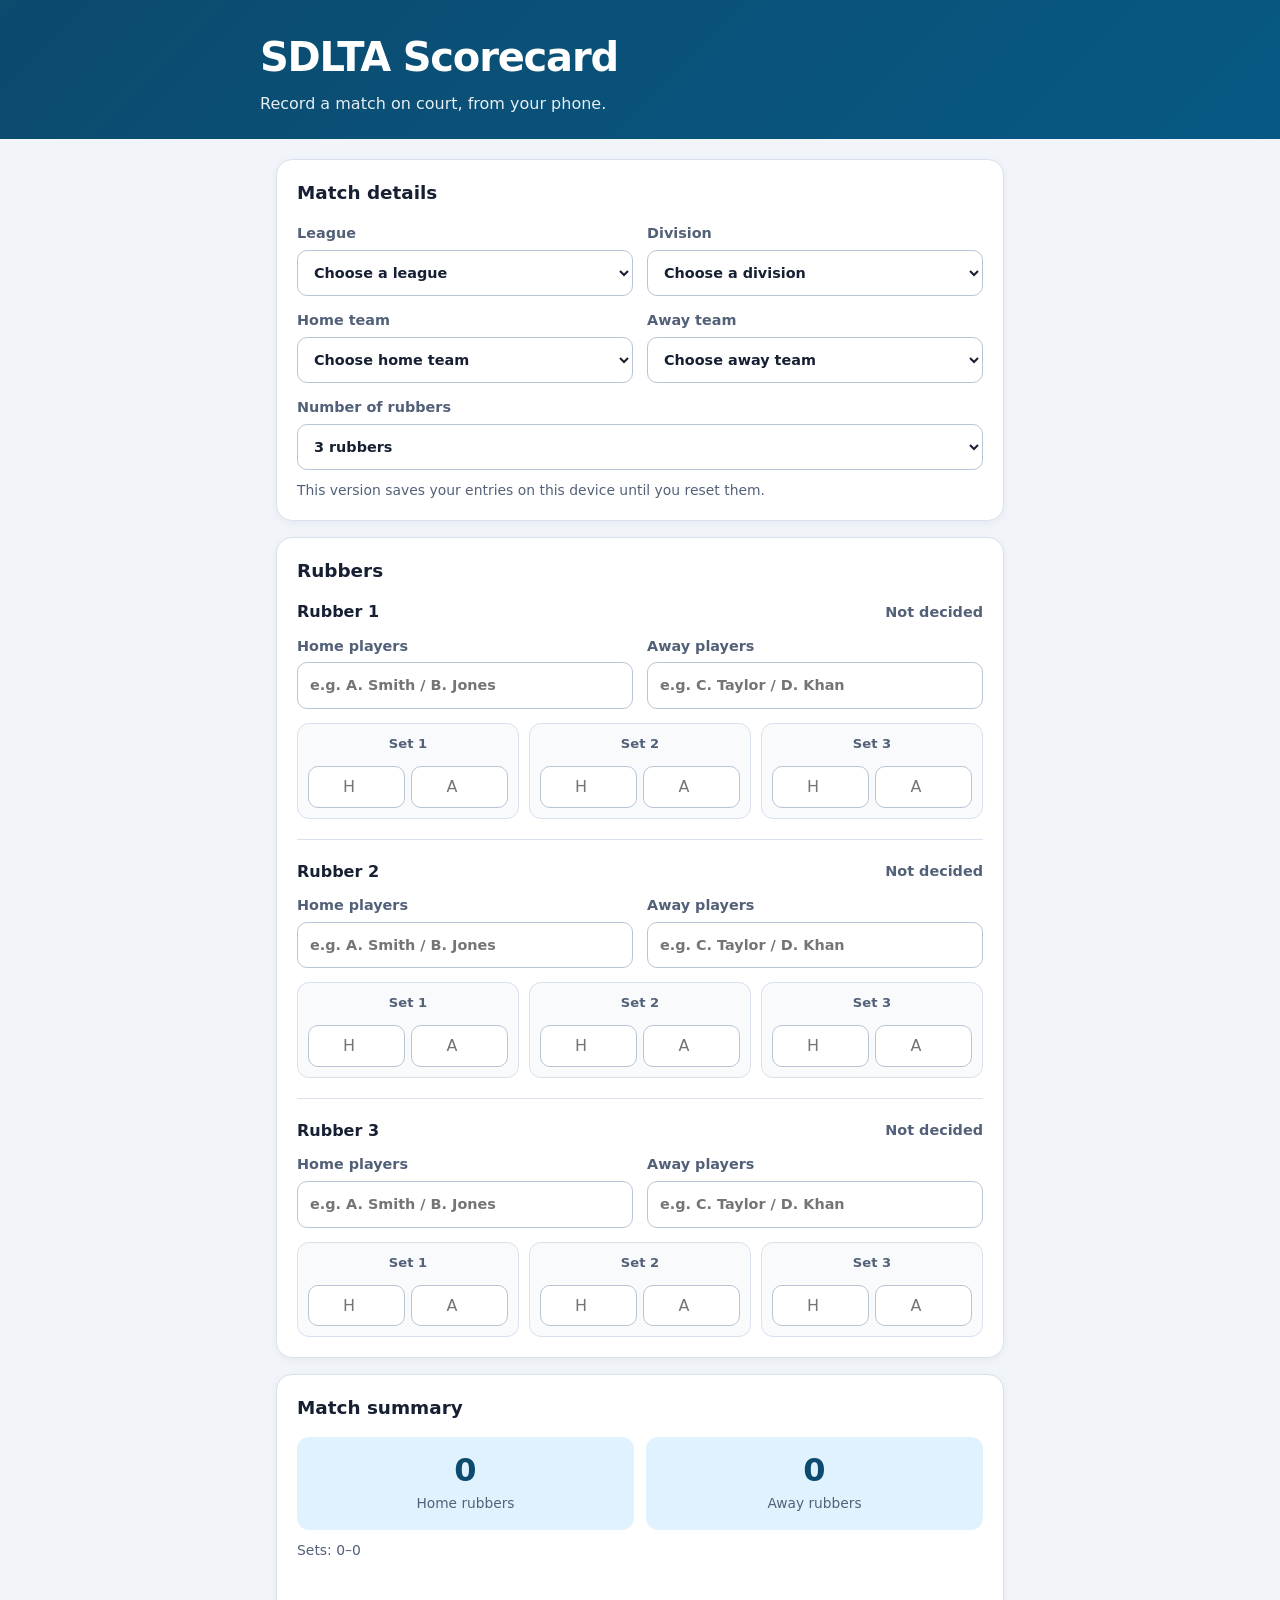
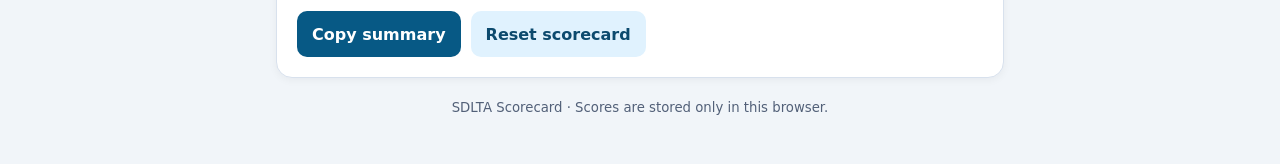
==== index.html @ 06cac5b9 "Add mobile scorecard" ====
<!doctype html>
<html lang="en">
<head>
  <meta charset="utf-8">
  <meta name="viewport" content="width=device-width, initial-scale=1">
  <meta name="theme-color" content="#075985">
  <meta name="description" content="A simple mobile scorecard for SDLTA matches.">
  <title>SDLTA Scorecard</title>
  <style>
    :root { color-scheme: light; --blue:#075985; --blue-dark:#0c4a6e; --ink:#172033; --muted:#526078; --line:#d8e1ed; --paper:#fff; --wash:#f1f5f9; --success:#047857; --danger:#b91c1c; }
    * { box-sizing: border-box; }
    body { margin:0; min-width:320px; background:var(--wash); color:var(--ink); font:16px/1.45 system-ui,-apple-system,BlinkMacSystemFont,"Segoe UI",sans-serif; }
    header { background:linear-gradient(135deg,var(--blue-dark),var(--blue)); color:#fff; padding:28px 20px 24px; }
    header > div, main { max-width:760px; margin:auto; }
    h1 { margin:0; font-size:clamp(1.8rem,5vw,2.5rem); letter-spacing:-.03em; }
    header p { margin:6px 0 0; opacity:.9; }
    main { padding:20px 16px 42px; }
    .card { background:var(--paper); border:1px solid var(--line); border-radius:16px; box-shadow:0 2px 8px #0f172a0d; padding:20px; margin-bottom:16px; }
    h2 { margin:0 0 16px; font-size:1.15rem; }
    .grid { display:grid; grid-template-columns:repeat(2,minmax(0,1fr)); gap:14px; }
    .full { grid-column:1 / -1; }
    label { display:block; color:var(--muted); font-size:.9rem; font-weight:650; }
    select, input, button { font:inherit; }
    select, input { width:100%; margin-top:6px; border:1px solid #b8c5d6; border-radius:10px; background:#fff; color:var(--ink); padding:12px; min-height:46px; }
    select:focus, input:focus, button:focus-visible { outline:3px solid #7dd3fc; outline-offset:2px; }
    .hint { margin:10px 0 0; color:var(--muted); font-size:.87rem; }
    .rubber { border-top:1px solid var(--line); padding:20px 0 0; margin-top:20px; }
    .rubber:first-child { border-top:0; padding-top:0; margin-top:0; }
    .rubber-title { display:flex; align-items:center; justify-content:space-between; gap:10px; margin:0 0 12px; font-size:1rem; }
    .result { color:var(--muted); font-size:.9rem; font-weight:650; text-align:right; }
    .sets { display:grid; grid-template-columns:repeat(3, minmax(0,1fr)); gap:10px; margin-top:14px; }
    .set { border:1px solid var(--line); border-radius:12px; padding:10px; background:#f8fafc; }
    .set strong { display:block; text-align:center; font-size:.82rem; color:var(--muted); }
    .set-fields { display:grid; grid-template-columns:1fr 1fr; gap:6px; margin-top:7px; }
    .set input { padding:8px; min-height:40px; text-align:center; }
    .summary-grid { display:grid; grid-template-columns:1fr 1fr; gap:12px; }
    .score-box { border-radius:12px; padding:16px; background:#e0f2fe; text-align:center; }
    .score-box strong { display:block; font-size:2rem; line-height:1.1; color:var(--blue-dark); }
    .score-box span { display:block; color:var(--muted); font-size:.86rem; margin-top:5px; }
    .validation { min-height:1.35em; margin:12px 0 0; color:var(--danger); font-weight:600; }
    .actions { display:flex; flex-wrap:wrap; gap:10px; margin-top:18px; }
    button { min-height:46px; border:0; border-radius:10px; cursor:pointer; padding:10px 15px; font-weight:700; background:var(--blue); color:#fff; }
    button:hover { background:var(--blue-dark); }
    button.secondary { color:var(--blue-dark); background:#e0f2fe; }
    #copy-status { color:var(--success); font-weight:650; align-self:center; }
    footer { color:var(--muted); font-size:.83rem; text-align:center; padding:4px 0; }
    @media (max-width:520px) { .grid { grid-template-columns:1fr; } .full { grid-column:auto; } .sets { gap:7px; } .card { padding:16px; } }
  </style>
</head>
<body>
  <header><div><h1>SDLTA Scorecard</h1><p>Record a match on court, from your phone.</p></div></header>
  <main>
    <form id="scorecard" novalidate>
      <section class="card" aria-labelledby="match-details"><h2 id="match-details">Match details</h2>
        <div class="grid">
          <label>League<select name="league" required><option value="">Choose a league</option><option>Men's Summer</option><option>Ladies' Summer</option><option>Men's Late Summer</option><option>Ladies' Late Summer</option><option>Weekend Mixed</option></select></label>
          <label>Division<select name="division" required><option value="">Choose a division</option><option>Division 1</option><option>Division 2</option><option>Division 3</option></select></label>
          <label>Home team<select name="homeTeam" required><option value="">Choose home team</option><option>Graves</option><option>Hallamshire</option><option>Chesterfield</option></select></label>
          <label>Away team<select name="awayTeam" required><option value="">Choose away team</option><option>Graves</option><option>Hallamshire</option><option>Chesterfield</option></select></label>
          <label class="full">Number of rubbers<select name="rubbers" id="rubber-count"><option value="2">2 rubbers</option><option value="3" selected>3 rubbers</option></select></label>
        </div><p class="hint">This version saves your entries on this device until you reset them.</p>
      </section>
      <section class="card" aria-labelledby="rubbers-title"><h2 id="rubbers-title">Rubbers</h2><div id="rubbers"></div></section>
      <section class="card" aria-labelledby="summary-title"><h2 id="summary-title">Match summary</h2>
        <div class="summary-grid"><div class="score-box"><strong id="home-rubbers">0</strong><span id="home-summary">Home rubbers</span></div><div class="score-box"><strong id="away-rubbers">0</strong><span id="away-summary">Away rubbers</span></div></div>
        <p class="hint" id="sets-summary">Sets: 0–0</p><p class="validation" id="validation" role="alert"></p>
        <div class="actions"><button type="button" id="copy">Copy summary</button><button type="button" class="secondary" id="reset">Reset scorecard</button><span id="copy-status" role="status"></span></div>
      </section>
    </form><footer>SDLTA Scorecard · Scores are stored only in this browser.</footer>
  </main>
  <script>
    const form = document.querySelector('#scorecard');
    const rubbersContainer = document.querySelector('#rubbers');
    const storageKey = 'sdlta-scorecard-v1';
    const blankRubber = i => `<article class="rubber" data-rubber="${i}"><h3 class="rubber-title">Rubber ${i + 1}<span class="result">Not decided</span></h3><div class="grid"><label>Home players<input name="r${i}-home-players" autocomplete="name" placeholder="e.g. A. Smith / B. Jones"></label><label>Away players<input name="r${i}-away-players" autocomplete="name" placeholder="e.g. C. Taylor / D. Khan"></label></div><div class="sets">${[1,2,3].map(set => `<div class="set"><strong>Set ${set}</strong><div class="set-fields"><input aria-label="Rubber ${i + 1}, set ${set}, home score" name="r${i}-s${set}-home" type="number" inputmode="numeric" min="0" max="99" placeholder="H"><input aria-label="Rubber ${i + 1}, set ${set}, away score" name="r${i}-s${set}-away" type="number" inputmode="numeric" min="0" max="99" placeholder="A"></div></div>`).join('')}</div></article>`;
    function data() { return Object.fromEntries(new FormData(form)); }
    function renderRubbers() { const existing = data(); const count = Number(form.rubbers.value || 3); rubbersContainer.innerHTML = Array.from({length:count}, (_,i) => blankRubber(i)).join(''); Object.entries(existing).forEach(([key,value]) => { const field = form.elements.namedItem(key); if (field) field.value = value; }); update(); }
    function scoreOf(i) { let homeSets=0, awaySets=0, completeSets=0; for (let set=1; set<=3; set++) { const h=Number(form.elements['r'+i+'-s'+set+'-home'].value), a=Number(form.elements['r'+i+'-s'+set+'-away'].value); const hasHome=form.elements['r'+i+'-s'+set+'-home'].value !== '', hasAway=form.elements['r'+i+'-s'+set+'-away'].value !== ''; if (!hasHome && !hasAway) continue; if (!hasHome || !hasAway || h === a) continue; completeSets++; h>a ? homeSets++ : awaySets++; } return {homeSets,awaySets,completeSets,winner: homeSets >= 2 ? 'home' : awaySets >= 2 ? 'away' : null}; }
    function update() { let homeRubbers=0, awayRubbers=0, homeSets=0, awaySets=0; const count=Number(form.rubbers.value || 3); for(let i=0;i<count;i++){ const s=scoreOf(i); homeSets+=s.homeSets; awaySets+=s.awaySets; if(s.winner==='home') homeRubbers++; if(s.winner==='away') awayRubbers++; const label=document.querySelector('[data-rubber="'+i+'"] .result'); label.textContent=s.winner ? (s.winner==='home' ? 'Home wins' : 'Away wins')+' ('+s.homeSets+'–'+s.awaySets+')' : s.completeSets ? 'In progress ('+s.homeSets+'–'+s.awaySets+')' : 'Not decided'; } document.querySelector('#home-rubbers').textContent=homeRubbers; document.querySelector('#away-rubbers').textContent=awayRubbers; document.querySelector('#home-summary').textContent=(form.homeTeam.value || 'Home')+' rubbers'; document.querySelector('#away-summary').textContent=(form.awayTeam.value || 'Away')+' rubbers'; document.querySelector('#sets-summary').textContent='Sets: '+homeSets+'–'+awaySets; const error=form.homeTeam.value && form.homeTeam.value===form.awayTeam.value ? 'Home and away teams must be different.' : ''; document.querySelector('#validation').textContent=error; localStorage.setItem(storageKey, JSON.stringify(data())); }
    form.addEventListener('input', update); form.addEventListener('change', event => { if (event.target.id === 'rubber-count') renderRubbers(); else update(); });
    document.querySelector('#reset').addEventListener('click', () => { if (confirm('Reset all match details and scores?')) { localStorage.removeItem(storageKey); form.reset(); renderRubbers(); } });
    document.querySelector('#copy').addEventListener('click', async () => { const d=data(), count=Number(d.rubbers||3); const lines=['SDLTA Scorecard', d.league||'League not selected', d.division||'Division not selected', (d.homeTeam||'Home')+' vs '+(d.awayTeam||'Away')]; for(let i=0;i<count;i++){const s=scoreOf(i);lines.push('Rubber '+(i+1)+': '+s.homeSets+'–'+s.awaySets+(s.winner?' ('+(s.winner==='home'?(d.homeTeam||'Home'):(d.awayTeam||'Away'))+' wins)':''));} lines.push('Rubbers: '+document.querySelector('#home-rubbers').textContent+'–'+document.querySelector('#away-rubbers').textContent); try { await navigator.clipboard.writeText(lines.join('\n')); document.querySelector('#copy-status').textContent='Copied.'; } catch { document.querySelector('#copy-status').textContent='Copy is not available in this browser.'; } });
    try { const saved=JSON.parse(localStorage.getItem(storageKey)); if(saved) Object.entries(saved).forEach(([key,value]) => { const field=form.elements.namedItem(key); if(field) field.value=value; }); } catch {} renderRubbers();
  </script>
</body>
</html>
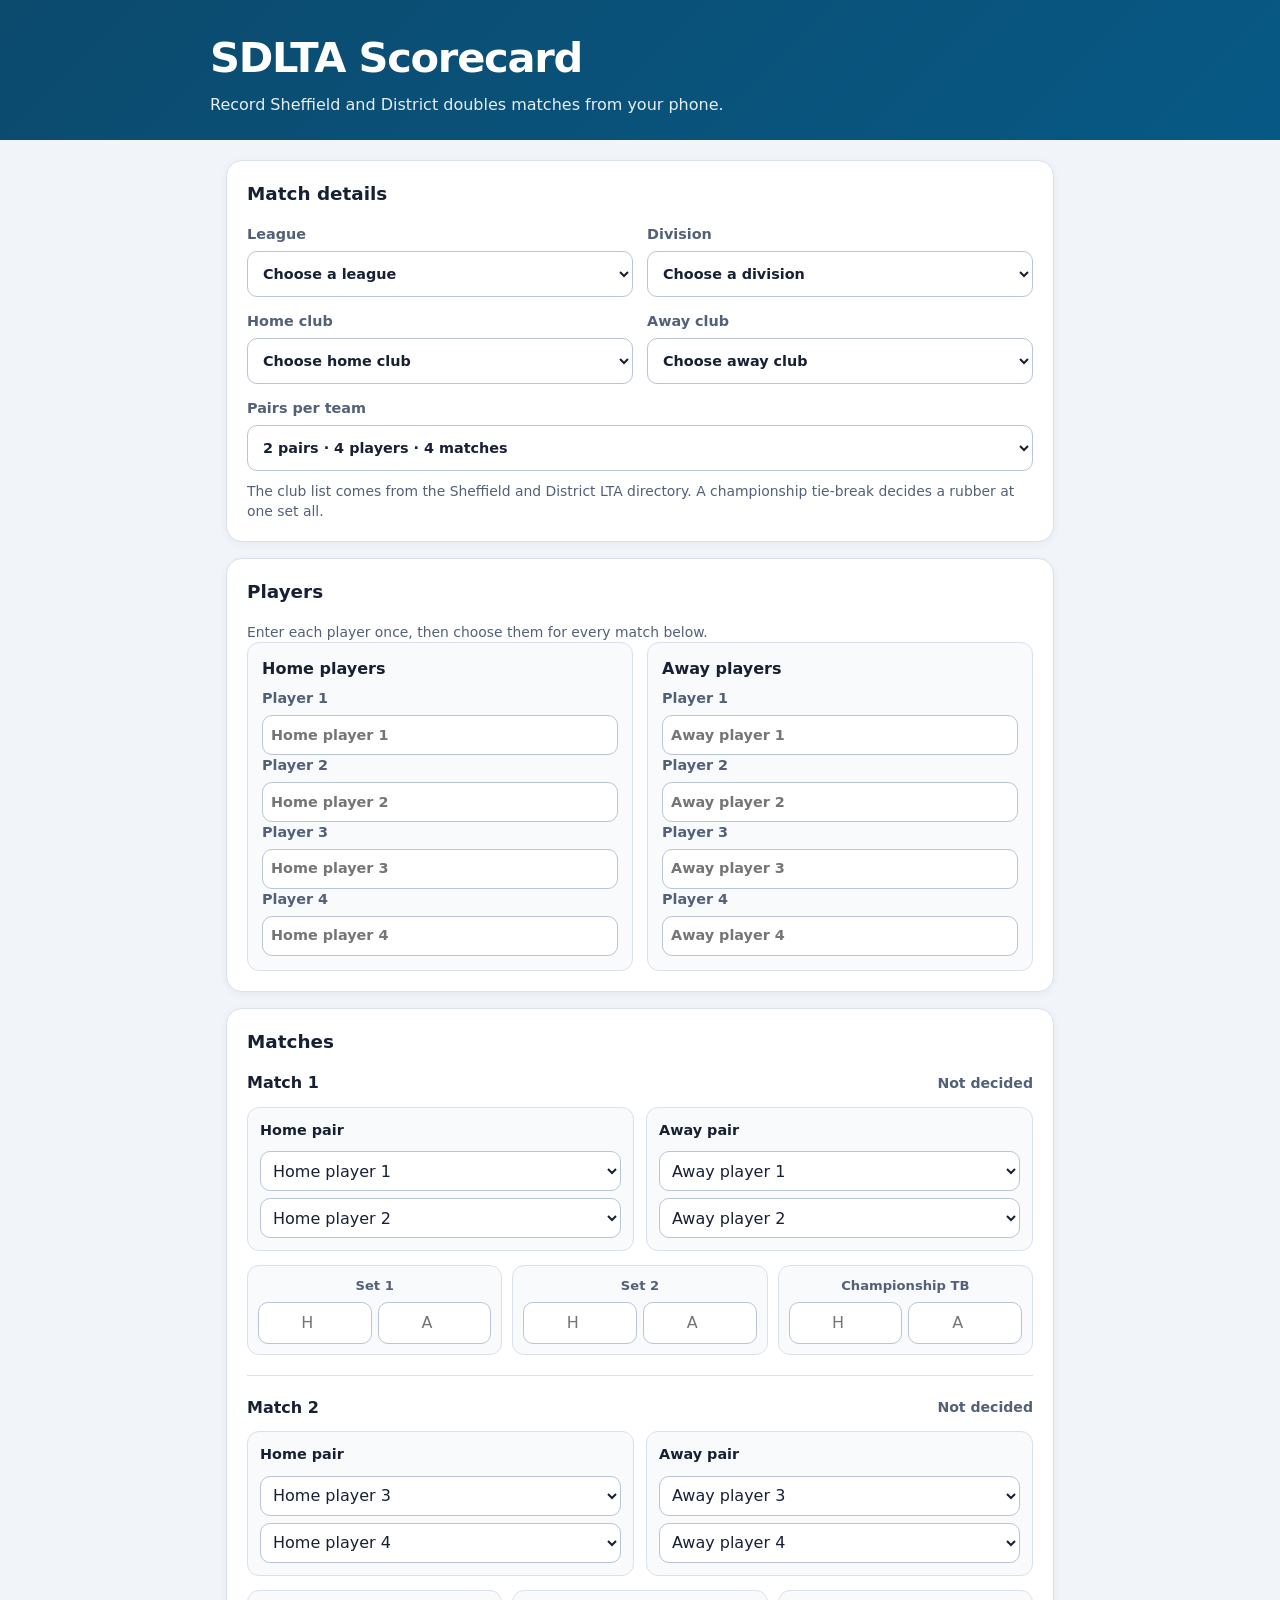
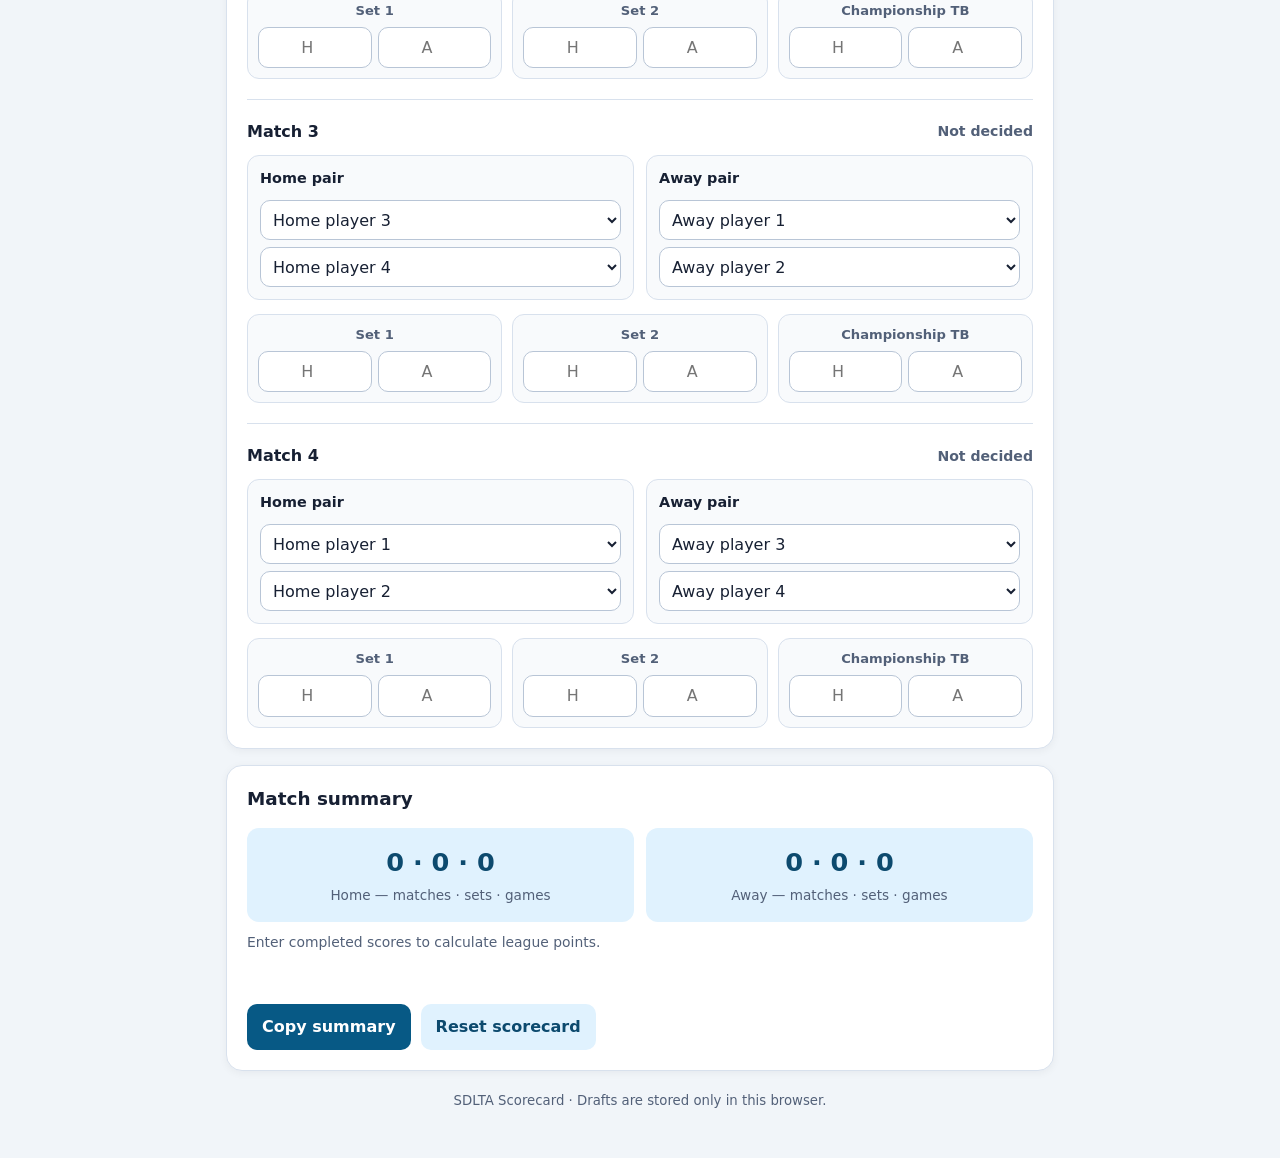
==== commit 3f0e55b3: "Implement SDLTA match formats and scoring" ====
--- a/index.html
+++ b/index.html
@@ -4,83 +4,53 @@
   <meta charset="utf-8">
   <meta name="viewport" content="width=device-width, initial-scale=1">
   <meta name="theme-color" content="#075985">
-  <meta name="description" content="A simple mobile scorecard for SDLTA matches.">
+  <meta name="description" content="Mobile scorecard for Sheffield and District LTA matches.">
   <title>SDLTA Scorecard</title>
   <style>
-    :root { color-scheme: light; --blue:#075985; --blue-dark:#0c4a6e; --ink:#172033; --muted:#526078; --line:#d8e1ed; --paper:#fff; --wash:#f1f5f9; --success:#047857; --danger:#b91c1c; }
-    * { box-sizing: border-box; }
-    body { margin:0; min-width:320px; background:var(--wash); color:var(--ink); font:16px/1.45 system-ui,-apple-system,BlinkMacSystemFont,"Segoe UI",sans-serif; }
-    header { background:linear-gradient(135deg,var(--blue-dark),var(--blue)); color:#fff; padding:28px 20px 24px; }
-    header > div, main { max-width:760px; margin:auto; }
-    h1 { margin:0; font-size:clamp(1.8rem,5vw,2.5rem); letter-spacing:-.03em; }
-    header p { margin:6px 0 0; opacity:.9; }
-    main { padding:20px 16px 42px; }
-    .card { background:var(--paper); border:1px solid var(--line); border-radius:16px; box-shadow:0 2px 8px #0f172a0d; padding:20px; margin-bottom:16px; }
-    h2 { margin:0 0 16px; font-size:1.15rem; }
-    .grid { display:grid; grid-template-columns:repeat(2,minmax(0,1fr)); gap:14px; }
-    .full { grid-column:1 / -1; }
-    label { display:block; color:var(--muted); font-size:.9rem; font-weight:650; }
-    select, input, button { font:inherit; }
-    select, input { width:100%; margin-top:6px; border:1px solid #b8c5d6; border-radius:10px; background:#fff; color:var(--ink); padding:12px; min-height:46px; }
-    select:focus, input:focus, button:focus-visible { outline:3px solid #7dd3fc; outline-offset:2px; }
-    .hint { margin:10px 0 0; color:var(--muted); font-size:.87rem; }
-    .rubber { border-top:1px solid var(--line); padding:20px 0 0; margin-top:20px; }
-    .rubber:first-child { border-top:0; padding-top:0; margin-top:0; }
-    .rubber-title { display:flex; align-items:center; justify-content:space-between; gap:10px; margin:0 0 12px; font-size:1rem; }
-    .result { color:var(--muted); font-size:.9rem; font-weight:650; text-align:right; }
-    .sets { display:grid; grid-template-columns:repeat(3, minmax(0,1fr)); gap:10px; margin-top:14px; }
-    .set { border:1px solid var(--line); border-radius:12px; padding:10px; background:#f8fafc; }
-    .set strong { display:block; text-align:center; font-size:.82rem; color:var(--muted); }
-    .set-fields { display:grid; grid-template-columns:1fr 1fr; gap:6px; margin-top:7px; }
-    .set input { padding:8px; min-height:40px; text-align:center; }
-    .summary-grid { display:grid; grid-template-columns:1fr 1fr; gap:12px; }
-    .score-box { border-radius:12px; padding:16px; background:#e0f2fe; text-align:center; }
-    .score-box strong { display:block; font-size:2rem; line-height:1.1; color:var(--blue-dark); }
-    .score-box span { display:block; color:var(--muted); font-size:.86rem; margin-top:5px; }
-    .validation { min-height:1.35em; margin:12px 0 0; color:var(--danger); font-weight:600; }
-    .actions { display:flex; flex-wrap:wrap; gap:10px; margin-top:18px; }
-    button { min-height:46px; border:0; border-radius:10px; cursor:pointer; padding:10px 15px; font-weight:700; background:var(--blue); color:#fff; }
-    button:hover { background:var(--blue-dark); }
-    button.secondary { color:var(--blue-dark); background:#e0f2fe; }
-    #copy-status { color:var(--success); font-weight:650; align-self:center; }
-    footer { color:var(--muted); font-size:.83rem; text-align:center; padding:4px 0; }
-    @media (max-width:520px) { .grid { grid-template-columns:1fr; } .full { grid-column:auto; } .sets { gap:7px; } .card { padding:16px; } }
+    :root{--blue:#075985;--dark:#0c4a6e;--ink:#172033;--muted:#526078;--line:#d8e1ed;--paper:#fff;--wash:#f1f5f9;--good:#047857;--bad:#b91c1c}*{box-sizing:border-box}body{margin:0;min-width:320px;background:var(--wash);color:var(--ink);font:16px/1.45 system-ui,-apple-system,BlinkMacSystemFont,"Segoe UI",sans-serif}header{padding:28px 20px 24px;background:linear-gradient(135deg,var(--dark),var(--blue));color:#fff}header>div,main{max-width:860px;margin:auto}h1{margin:0;font-size:clamp(1.85rem,5vw,2.6rem);letter-spacing:-.03em}header p{margin:5px 0 0;opacity:.9}main{padding:20px 16px 44px}.card{margin-bottom:16px;padding:20px;border:1px solid var(--line);border-radius:16px;background:var(--paper);box-shadow:0 2px 8px #0f172a0d}h2{margin:0 0 16px;font-size:1.15rem}.grid{display:grid;grid-template-columns:repeat(2,minmax(0,1fr));gap:14px}.full{grid-column:1/-1}label{display:block;font-size:.9rem;font-weight:650;color:var(--muted)}select,input,button{font:inherit}select,input{width:100%;min-height:46px;margin-top:6px;padding:11px;border:1px solid #b8c5d6;border-radius:10px;background:#fff;color:var(--ink)}select:focus,input:focus,button:focus-visible{outline:3px solid #7dd3fc;outline-offset:2px}.hint{margin:10px 0 0;font-size:.87rem;color:var(--muted)}.players{display:grid;grid-template-columns:repeat(2,minmax(0,1fr));gap:14px}.player-group{padding:14px;border:1px solid var(--line);border-radius:12px;background:#f8fafc}.player-group h3{margin:0 0 8px;font-size:1rem}.player-group input{min-height:40px;padding:8px}.match{padding:20px 0 0;margin-top:20px;border-top:1px solid var(--line)}.match:first-child{padding-top:0;margin-top:0;border-top:0}.match-title{display:flex;justify-content:space-between;gap:12px;align-items:center;margin:0 0 12px;font-size:1rem}.result{font-size:.88rem;font-weight:650;color:var(--muted);text-align:right}.players-in-match{display:grid;grid-template-columns:1fr 1fr;gap:12px}.pair{padding:12px;border:1px solid var(--line);border-radius:12px;background:#f8fafc}.pair strong{display:block;margin-bottom:4px;font-size:.9rem}.pair select{min-height:40px;margin-top:7px;padding:8px}.sets{display:grid;grid-template-columns:repeat(3,minmax(0,1fr));gap:10px;margin-top:14px}.set{padding:10px;border:1px solid var(--line);border-radius:12px;background:#f8fafc}.set strong{display:block;text-align:center;font-size:.82rem;color:var(--muted)}.set-fields{display:grid;grid-template-columns:1fr 1fr;gap:6px;margin-top:7px}.set input{min-height:40px;margin:0;padding:8px;text-align:center}.summary-grid{display:grid;grid-template-columns:1fr 1fr;gap:12px}.score-box{padding:16px;border-radius:12px;background:#e0f2fe;text-align:center}.score-box strong{display:block;font-size:1.6rem;color:var(--dark)}.score-box span{display:block;margin-top:5px;font-size:.85rem;color:var(--muted)}.status{min-height:1.35em;margin:12px 0 0;font-weight:650}.error{color:var(--bad)}.success{color:var(--good)}.actions{display:flex;flex-wrap:wrap;gap:10px;margin-top:18px}button{min-height:46px;padding:10px 15px;border:0;border-radius:10px;background:var(--blue);color:#fff;font-weight:700;cursor:pointer}button:hover{background:var(--dark)}button.secondary{background:#e0f2fe;color:var(--dark)}footer{padding:4px 0;text-align:center;font-size:.83rem;color:var(--muted)}@media(max-width:580px){.grid,.players,.players-in-match{grid-template-columns:1fr}.full{grid-column:auto}.sets{gap:7px}.card{padding:16px}.pair{padding:10px}}
   </style>
 </head>
 <body>
-  <header><div><h1>SDLTA Scorecard</h1><p>Record a match on court, from your phone.</p></div></header>
-  <main>
-    <form id="scorecard" novalidate>
-      <section class="card" aria-labelledby="match-details"><h2 id="match-details">Match details</h2>
-        <div class="grid">
-          <label>League<select name="league" required><option value="">Choose a league</option><option>Men's Summer</option><option>Ladies' Summer</option><option>Men's Late Summer</option><option>Ladies' Late Summer</option><option>Weekend Mixed</option></select></label>
-          <label>Division<select name="division" required><option value="">Choose a division</option><option>Division 1</option><option>Division 2</option><option>Division 3</option></select></label>
-          <label>Home team<select name="homeTeam" required><option value="">Choose home team</option><option>Graves</option><option>Hallamshire</option><option>Chesterfield</option></select></label>
-          <label>Away team<select name="awayTeam" required><option value="">Choose away team</option><option>Graves</option><option>Hallamshire</option><option>Chesterfield</option></select></label>
-          <label class="full">Number of rubbers<select name="rubbers" id="rubber-count"><option value="2">2 rubbers</option><option value="3" selected>3 rubbers</option></select></label>
-        </div><p class="hint">This version saves your entries on this device until you reset them.</p>
-      </section>
-      <section class="card" aria-labelledby="rubbers-title"><h2 id="rubbers-title">Rubbers</h2><div id="rubbers"></div></section>
-      <section class="card" aria-labelledby="summary-title"><h2 id="summary-title">Match summary</h2>
-        <div class="summary-grid"><div class="score-box"><strong id="home-rubbers">0</strong><span id="home-summary">Home rubbers</span></div><div class="score-box"><strong id="away-rubbers">0</strong><span id="away-summary">Away rubbers</span></div></div>
-        <p class="hint" id="sets-summary">Sets: 0–0</p><p class="validation" id="validation" role="alert"></p>
-        <div class="actions"><button type="button" id="copy">Copy summary</button><button type="button" class="secondary" id="reset">Reset scorecard</button><span id="copy-status" role="status"></span></div>
-      </section>
-    </form><footer>SDLTA Scorecard · Scores are stored only in this browser.</footer>
-  </main>
-  <script>
-    const form = document.querySelector('#scorecard');
-    const rubbersContainer = document.querySelector('#rubbers');
-    const storageKey = 'sdlta-scorecard-v1';
-    const blankRubber = i => `<article class="rubber" data-rubber="${i}"><h3 class="rubber-title">Rubber ${i + 1}<span class="result">Not decided</span></h3><div class="grid"><label>Home players<input name="r${i}-home-players" autocomplete="name" placeholder="e.g. A. Smith / B. Jones"></label><label>Away players<input name="r${i}-away-players" autocomplete="name" placeholder="e.g. C. Taylor / D. Khan"></label></div><div class="sets">${[1,2,3].map(set => `<div class="set"><strong>Set ${set}</strong><div class="set-fields"><input aria-label="Rubber ${i + 1}, set ${set}, home score" name="r${i}-s${set}-home" type="number" inputmode="numeric" min="0" max="99" placeholder="H"><input aria-label="Rubber ${i + 1}, set ${set}, away score" name="r${i}-s${set}-away" type="number" inputmode="numeric" min="0" max="99" placeholder="A"></div></div>`).join('')}</div></article>`;
-    function data() { return Object.fromEntries(new FormData(form)); }
-    function renderRubbers() { const existing = data(); const count = Number(form.rubbers.value || 3); rubbersContainer.innerHTML = Array.from({length:count}, (_,i) => blankRubber(i)).join(''); Object.entries(existing).forEach(([key,value]) => { const field = form.elements.namedItem(key); if (field) field.value = value; }); update(); }
-    function scoreOf(i) { let homeSets=0, awaySets=0, completeSets=0; for (let set=1; set<=3; set++) { const h=Number(form.elements['r'+i+'-s'+set+'-home'].value), a=Number(form.elements['r'+i+'-s'+set+'-away'].value); const hasHome=form.elements['r'+i+'-s'+set+'-home'].value !== '', hasAway=form.elements['r'+i+'-s'+set+'-away'].value !== ''; if (!hasHome && !hasAway) continue; if (!hasHome || !hasAway || h === a) continue; completeSets++; h>a ? homeSets++ : awaySets++; } return {homeSets,awaySets,completeSets,winner: homeSets >= 2 ? 'home' : awaySets >= 2 ? 'away' : null}; }
-    function update() { let homeRubbers=0, awayRubbers=0, homeSets=0, awaySets=0; const count=Number(form.rubbers.value || 3); for(let i=0;i<count;i++){ const s=scoreOf(i); homeSets+=s.homeSets; awaySets+=s.awaySets; if(s.winner==='home') homeRubbers++; if(s.winner==='away') awayRubbers++; const label=document.querySelector('[data-rubber="'+i+'"] .result'); label.textContent=s.winner ? (s.winner==='home' ? 'Home wins' : 'Away wins')+' ('+s.homeSets+'–'+s.awaySets+')' : s.completeSets ? 'In progress ('+s.homeSets+'–'+s.awaySets+')' : 'Not decided'; } document.querySelector('#home-rubbers').textContent=homeRubbers; document.querySelector('#away-rubbers').textContent=awayRubbers; document.querySelector('#home-summary').textContent=(form.homeTeam.value || 'Home')+' rubbers'; document.querySelector('#away-summary').textContent=(form.awayTeam.value || 'Away')+' rubbers'; document.querySelector('#sets-summary').textContent='Sets: '+homeSets+'–'+awaySets; const error=form.homeTeam.value && form.homeTeam.value===form.awayTeam.value ? 'Home and away teams must be different.' : ''; document.querySelector('#validation').textContent=error; localStorage.setItem(storageKey, JSON.stringify(data())); }
-    form.addEventListener('input', update); form.addEventListener('change', event => { if (event.target.id === 'rubber-count') renderRubbers(); else update(); });
-    document.querySelector('#reset').addEventListener('click', () => { if (confirm('Reset all match details and scores?')) { localStorage.removeItem(storageKey); form.reset(); renderRubbers(); } });
-    document.querySelector('#copy').addEventListener('click', async () => { const d=data(), count=Number(d.rubbers||3); const lines=['SDLTA Scorecard', d.league||'League not selected', d.division||'Division not selected', (d.homeTeam||'Home')+' vs '+(d.awayTeam||'Away')]; for(let i=0;i<count;i++){const s=scoreOf(i);lines.push('Rubber '+(i+1)+': '+s.homeSets+'–'+s.awaySets+(s.winner?' ('+(s.winner==='home'?(d.homeTeam||'Home'):(d.awayTeam||'Away'))+' wins)':''));} lines.push('Rubbers: '+document.querySelector('#home-rubbers').textContent+'–'+document.querySelector('#away-rubbers').textContent); try { await navigator.clipboard.writeText(lines.join('\n')); document.querySelector('#copy-status').textContent='Copied.'; } catch { document.querySelector('#copy-status').textContent='Copy is not available in this browser.'; } });
-    try { const saved=JSON.parse(localStorage.getItem(storageKey)); if(saved) Object.entries(saved).forEach(([key,value]) => { const field=form.elements.namedItem(key); if(field) field.value=value; }); } catch {} renderRubbers();
-  </script>
-</body>
-</html>+<header><div><h1>SDLTA Scorecard</h1><p>Record Sheffield and District doubles matches from your phone.</p></div></header>
+<main>
+<form id="scorecard" novalidate>
+  <section class="card"><h2>Match details</h2><div class="grid">
+    <label>League<select name="league"><option value="">Choose a league</option><option>Men's Summer</option><option>Women's Summer</option><option>Men's Late Summer</option><option>Women's Late Summer</option><option>Midweek Mixed</option><option>Saturday Summer Mixed</option><option>Winter League (Mixed)</option></select></label>
+    <label>Division<select name="division"><option value="">Choose a division</option><option>Division 1</option><option>Division 2</option><option>Division 3</option><option>Division 4</option><option>Division 5</option><option>Division 6</option></select></label>
+    <label>Home club<select name="homeClub" class="club"><option value="">Choose home club</option></select></label>
+    <label>Away club<select name="awayClub" class="club"><option value="">Choose away club</option></select></label>
+    <label class="full">Pairs per team<select name="pairs" id="pairs"><option value="2">2 pairs · 4 players · 4 matches</option><option value="3">3 pairs · 6 players · 9 matches</option></select></label>
+  </div><p class="hint">The club list comes from the Sheffield and District LTA directory. A championship tie-break decides a rubber at one set all.</p></section>
+  <section class="card"><h2>Players</h2><p class="hint">Enter each player once, then choose them for every match below.</p><div id="player-lists" class="players"></div></section>
+  <section class="card"><h2>Matches</h2><div id="matches"></div></section>
+  <section class="card"><h2>Match summary</h2><div class="summary-grid">
+    <div class="score-box"><strong id="home-totals">0 · 0 · 0</strong><span id="home-label">Home — matches · sets · games</span></div>
+    <div class="score-box"><strong id="away-totals">0 · 0 · 0</strong><span id="away-label">Away — matches · sets · games</span></div>
+  </div><p class="hint" id="points">Enter completed scores to calculate league points.</p><p class="status error" id="status" role="alert"></p>
+  <div class="actions"><button type="button" id="copy">Copy summary</button><button type="button" class="secondary" id="reset">Reset scorecard</button><span class="status success" id="copy-status" role="status"></span></div></section>
+</form><footer>SDLTA Scorecard · Drafts are stored only in this browser.</footer>
+</main>
+<script>
+const clubs=["Abbeydale","Bamford","Barnsley","Baslow","Beauchief","Bradfield","Brentwood","Buxton","Chesterfield","Doncaster","Dore & Totley","Ecclesall","Fulwood","Graves","Grove","Hallam Grange","Hallamshire","Mexborough","Millhouses","Ridgeway","Moorgate","Rustlings","St Andrews","Yorkshire Visually Impaired","Stocksbridge","Thorncliffe","Welbeck","Wheatley Hills","Wingerworth"];
+const schedule={2:[[0,1,0,1],[2,3,2,3],[2,3,0,1],[0,1,2,3]],3:[[0,1,0,1],[2,3,2,3],[4,5,4,5],[4,5,0,1],[0,1,2,3],[2,3,4,5],[2,3,0,1],[4,5,2,3],[0,1,4,5]]};
+const form=document.querySelector("#scorecard"), playerLists=document.querySelector("#player-lists"), matches=document.querySelector("#matches"), storageKey="sdlta-scorecard-v2";
+document.querySelectorAll(".club").forEach(select=>clubs.forEach(club=>select.add(new Option(club,club))));
+const data=()=>Object.fromEntries(new FormData(form));
+const pairCount=()=>Number(form.elements.pairs.value);
+const nameFor=(team,index)=>form.elements[team+"-"+index]?.value.trim()||team.charAt(0).toUpperCase()+team.slice(1)+" player "+(index+1);
+const playerOptions=(team,selected)=>Array.from({length:pairCount()*2},(_,i)=>'<option value="'+team+'-'+i+'" '+(selected===team+'-'+i?'selected':'')+'>'+nameFor(team,i)+'</option>').join("");
+const playerInputs=team=>'<div class="player-group"><h3>'+team[0].toUpperCase()+team.slice(1)+' players</h3>'+Array.from({length:pairCount()*2},(_,i)=>'<label>Player '+(i+1)+'<input name="'+team+'-'+i+'" autocomplete="name" placeholder="'+team[0].toUpperCase()+team.slice(1)+' player '+(i+1)+'"></label>').join("")+'</div>';
+function renderPlayers(){const old=data();playerLists.innerHTML=playerInputs("home")+playerInputs("away");Object.entries(old).forEach(([key,value])=>{const field=form.elements.namedItem(key);if(field)field.value=value;});}
+function playerSelect(team,slot,selected){return '<select aria-label="'+team+' player '+(slot+1)+'" name="m'+currentMatch+"-"+team+"-"+slot+'">'+playerOptions(team,selected)+'</select>'}
+let currentMatch=0;
+function matchCard(index,row){currentMatch=index;const old=data();const h1=old['m'+index+'-home-0']||'home-'+row[0],h2=old['m'+index+'-home-1']||'home-'+row[1],a1=old['m'+index+'-away-0']||'away-'+row[2],a2=old['m'+index+'-away-1']||'away-'+row[3];const score=(kind,label)=>'<div class="set"><strong>'+label+'</strong><div class="set-fields"><input aria-label="Match '+(index+1)+' '+label+' home score" name="m'+index+'-'+kind+'-home" type="number" inputmode="numeric" min="0" max="99" placeholder="H"><input aria-label="Match '+(index+1)+' '+label+' away score" name="m'+index+'-'+kind+'-away" type="number" inputmode="numeric" min="0" max="99" placeholder="A"></div></div>';return '<article class="match" data-match="'+index+'"><h3 class="match-title">Match '+(index+1)+'<span class="result">Not decided</span></h3><div class="players-in-match"><div class="pair"><strong>Home pair</strong>'+playerSelect("home",0,h1)+playerSelect("home",1,h2)+'</div><div class="pair"><strong>Away pair</strong>'+playerSelect("away",0,a1)+playerSelect("away",1,a2)+'</div></div><div class="sets">'+score("set1","Set 1")+score("set2","Set 2")+score("tie","Championship TB")+'</div></article>';}
+function renderMatches(){const old=data();matches.innerHTML=schedule[pairCount()].map((row,i)=>matchCard(i,row)).join("");Object.entries(old).forEach(([key,value])=>{const field=form.elements.namedItem(key);if(field)field.value=value;});update();}
+function value(index,kind,team){const field=form.elements['m'+index+'-'+kind+'-'+team];return {set:field.value!=="",number:Number(field.value)}}
+function matchScore(i){let homeSets=0,awaySets=0,homeGames=0,awayGames=0,invalid=false;for(const kind of ["set1","set2"]){const h=value(i,kind,"home"),a=value(i,kind,"away");if(!h.set&&!a.set)continue;if(!h.set||!a.set||h.number===a.number){invalid=true;continue}h.number>a.number?(homeSets++,homeGames+=h.number,awayGames+=a.number):(awaySets++,homeGames+=h.number,awayGames+=a.number)}const tH=value(i,"tie","home"),tA=value(i,"tie","away");if(tH.set||tA.set){if(!tH.set||!tA.set||tH.number===tA.number||homeSets!==1||awaySets!==1)invalid=true;else tH.number>tA.number?homeSets++:awaySets++;}const winner=homeSets===2?"home":awaySets===2?"away":null;return{homeSets,awaySets,homeGames,awayGames,winner,invalid};}
+function update(){let hm=0,am=0,hs=0,as=0,hg=0,ag=0,invalid=false,complete=true;for(let i=0;i<schedule[pairCount()].length;i++){const s=matchScore(i);hm+=s.winner==="home";am+=s.winner==="away";hs+=s.homeSets;as+=s.awaySets;hg+=s.homeGames;ag+=s.awayGames;invalid||=s.invalid;complete&&=Boolean(s.winner);const label=document.querySelector('[data-match="'+i+'"] .result');label.textContent=s.winner?(s.winner==="home"?"Home wins":"Away wins")+" ("+s.homeSets+"–"+s.awaySets+")":s.homeSets||s.awaySets?"In progress ("+s.homeSets+"–"+s.awaySets+")":"Not decided";}document.querySelector("#home-totals").textContent=hm+" · "+hs+" · "+hg;document.querySelector("#away-totals").textContent=am+" · "+as+" · "+ag;document.querySelector("#home-label").textContent=(form.elements.homeClub.value||"Home")+" — matches · sets · games";document.querySelector("#away-label").textContent=(form.elements.awayClub.value||"Away")+" — matches · sets · games";const same=form.elements.homeClub.value&&form.elements.homeClub.value===form.elements.awayClub.value;document.querySelector("#status").textContent=same?"Home and away clubs must be different.":invalid?"Complete both sides of every entered score. A championship tie-break is valid only after one set each.":"";let pointText="Enter completed scores to calculate league points.";if(complete&&!same&&!invalid){let winner=hm===am?(hs===as?(hg===ag?"draw":hg>ag?"home":"away"):hs>as?"home":"away"):hm>am?"home":"away";pointText=winner==="draw"?"Match drawn — 1 league point each.":(winner==="home"?form.elements.homeClub.value:form.elements.awayClub.value)+" wins — 2 league points."; }document.querySelector("#points").textContent=pointText;localStorage.setItem(storageKey,JSON.stringify(data()));}
+form.addEventListener("input",event=>{if(event.target.name.startsWith("home-")||event.target.name.startsWith("away-")){document.querySelectorAll(".match select").forEach(select=>{const selected=select.value,parts=selected.split("-"),team=parts[0],i=Number(parts[1]);select.options[i].text=nameFor(team,i);});}update();});form.addEventListener("change",event=>{if(event.target.id==="pairs"){renderPlayers();renderMatches();}else update();});
+document.querySelector("#reset").addEventListener("click",()=>{if(confirm("Reset all match details, players, and scores?")){localStorage.removeItem(storageKey);form.reset();renderPlayers();renderMatches();}});
+document.querySelector("#copy").addEventListener("click",async()=>{const d=data(),home=form.elements.homeClub.value||"Home",away=form.elements.awayClub.value||"Away";const totals=[document.querySelector("#home-totals").textContent,document.querySelector("#away-totals").textContent];const text=["SDLTA Scorecard",d.league||"League not selected",d.division||"Division not selected",home+" vs "+away,home+": "+totals[0]+" (matches · sets · games)",away+": "+totals[1]+" (matches · sets · games)",document.querySelector("#points").textContent].join("\n");try{await navigator.clipboard.writeText(text);document.querySelector("#copy-status").textContent="Copied."}catch{document.querySelector("#copy-status").textContent="Copy is not available in this browser."}});
+try{const saved=JSON.parse(localStorage.getItem(storageKey));if(saved)Object.entries(saved).forEach(([key,value])=>{const field=form.elements.namedItem(key);if(field)field.value=value;});}catch{}renderPlayers();renderMatches();
+</script>
+</body></html>
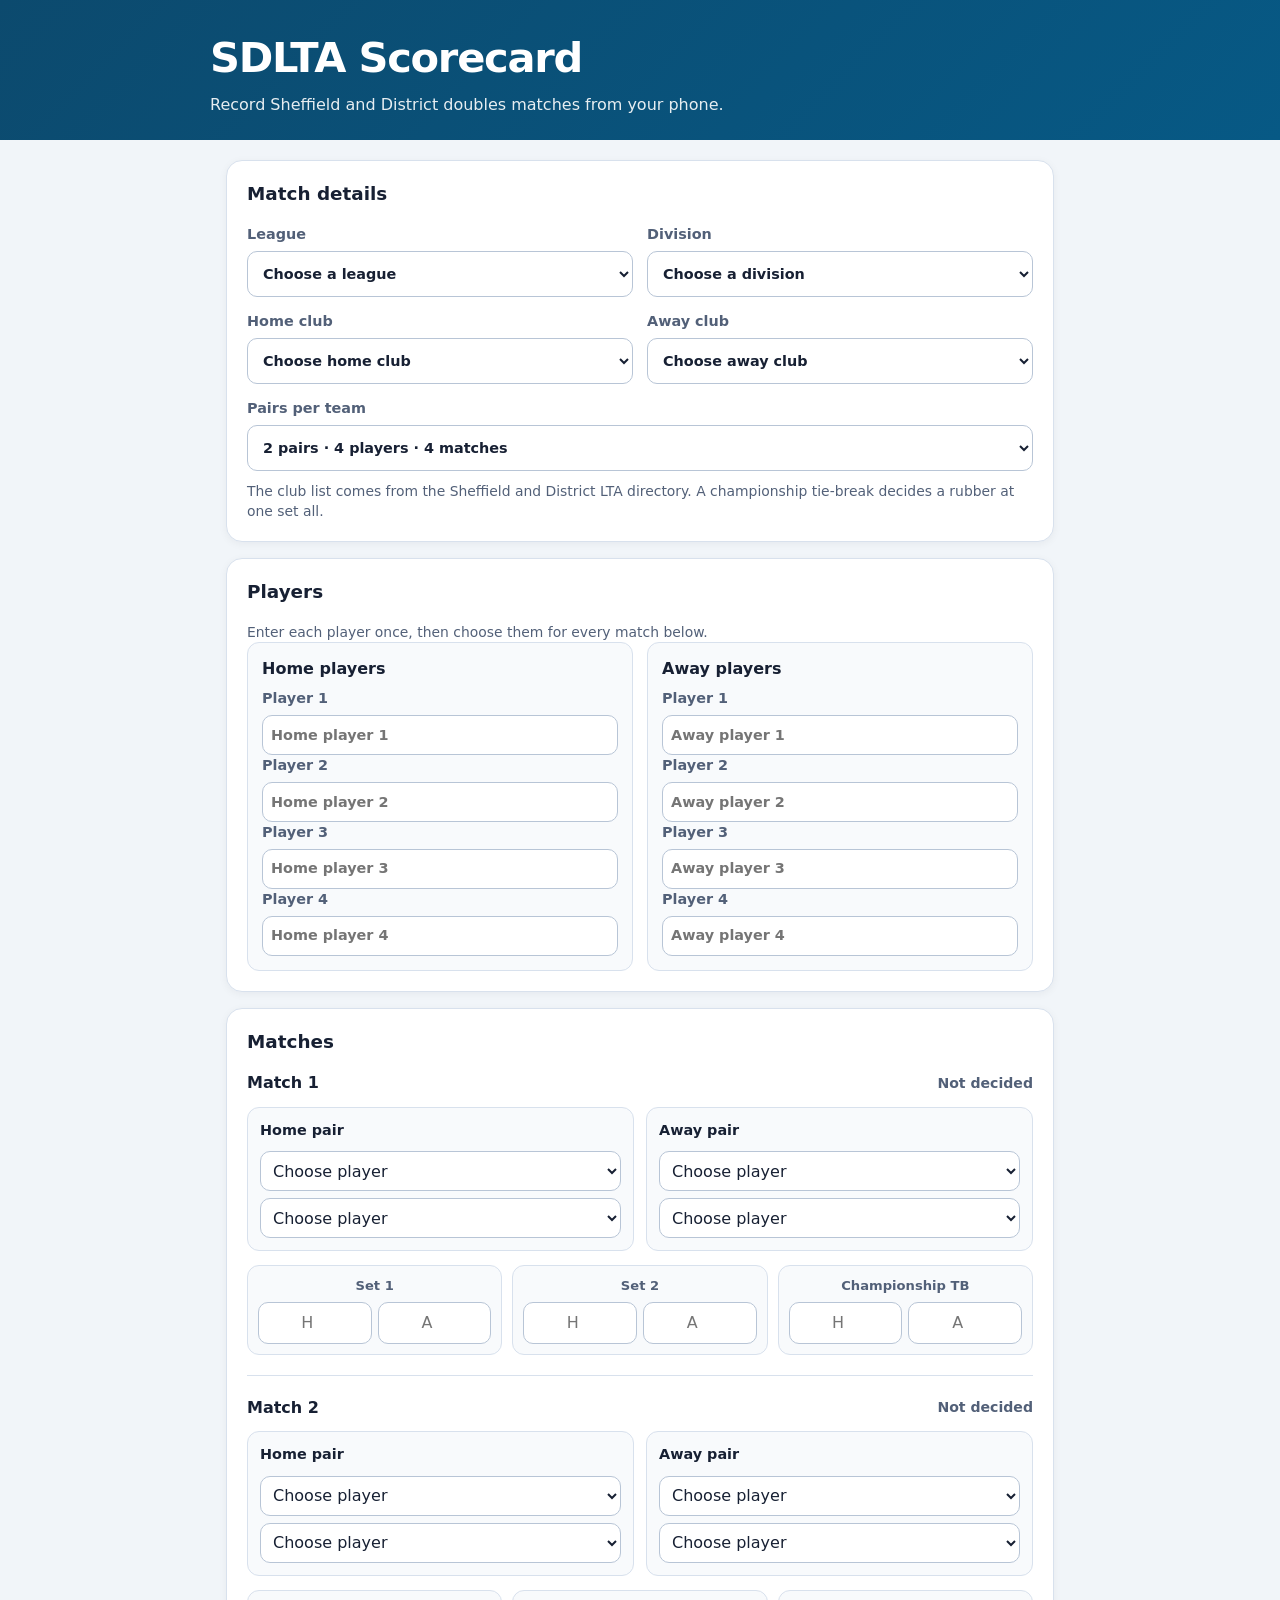
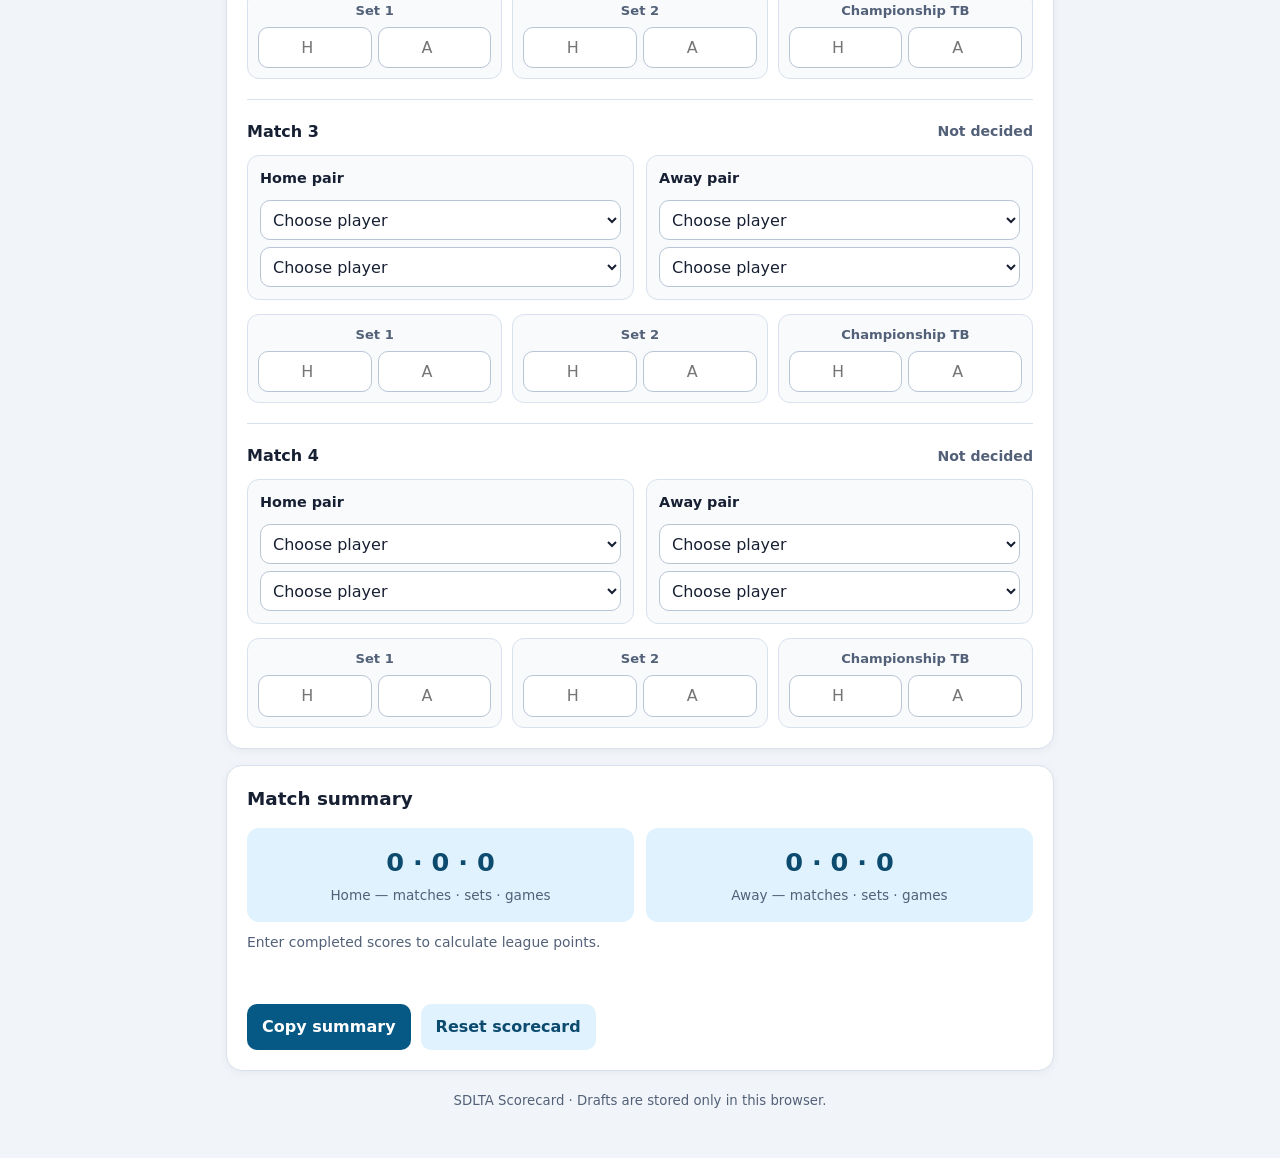
==== commit a0b7947f: "Keep match player selectors empty and current" ====
--- a/index.html
+++ b/index.html
@@ -38,17 +38,18 @@
 const data=()=>Object.fromEntries(new FormData(form));
 const pairCount=()=>Number(form.elements.pairs.value);
 const nameFor=(team,index)=>form.elements[team+"-"+index]?.value.trim()||team.charAt(0).toUpperCase()+team.slice(1)+" player "+(index+1);
-const playerOptions=(team,selected)=>Array.from({length:pairCount()*2},(_,i)=>'<option value="'+team+'-'+i+'" '+(selected===team+'-'+i?'selected':'')+'>'+nameFor(team,i)+'</option>').join("");
+const playerOptions=(team,selected)=>'<option value="">Choose player</option>'+Array.from({length:pairCount()*2},(_,i)=>'<option value="'+team+'-'+i+'" '+(selected===team+'-'+i?'selected':'')+'>'+nameFor(team,i)+'</option>').join("");
 const playerInputs=team=>'<div class="player-group"><h3>'+team[0].toUpperCase()+team.slice(1)+' players</h3>'+Array.from({length:pairCount()*2},(_,i)=>'<label>Player '+(i+1)+'<input name="'+team+'-'+i+'" autocomplete="name" placeholder="'+team[0].toUpperCase()+team.slice(1)+' player '+(i+1)+'"></label>').join("")+'</div>';
 function renderPlayers(){const old=data();playerLists.innerHTML=playerInputs("home")+playerInputs("away");Object.entries(old).forEach(([key,value])=>{const field=form.elements.namedItem(key);if(field)field.value=value;});}
-function playerSelect(team,slot,selected){return '<select aria-label="'+team+' player '+(slot+1)+'" name="m'+currentMatch+"-"+team+"-"+slot+'">'+playerOptions(team,selected)+'</select>'}
+function playerSelect(team,slot,selected){return '<select data-team="'+team+'" aria-label="'+team+' player '+(slot+1)+'" name="m'+currentMatch+"-"+team+"-"+slot+'">'+playerOptions(team,selected)+'</select>'}
 let currentMatch=0;
-function matchCard(index,row){currentMatch=index;const old=data();const h1=old['m'+index+'-home-0']||'home-'+row[0],h2=old['m'+index+'-home-1']||'home-'+row[1],a1=old['m'+index+'-away-0']||'away-'+row[2],a2=old['m'+index+'-away-1']||'away-'+row[3];const score=(kind,label)=>'<div class="set"><strong>'+label+'</strong><div class="set-fields"><input aria-label="Match '+(index+1)+' '+label+' home score" name="m'+index+'-'+kind+'-home" type="number" inputmode="numeric" min="0" max="99" placeholder="H"><input aria-label="Match '+(index+1)+' '+label+' away score" name="m'+index+'-'+kind+'-away" type="number" inputmode="numeric" min="0" max="99" placeholder="A"></div></div>';return '<article class="match" data-match="'+index+'"><h3 class="match-title">Match '+(index+1)+'<span class="result">Not decided</span></h3><div class="players-in-match"><div class="pair"><strong>Home pair</strong>'+playerSelect("home",0,h1)+playerSelect("home",1,h2)+'</div><div class="pair"><strong>Away pair</strong>'+playerSelect("away",0,a1)+playerSelect("away",1,a2)+'</div></div><div class="sets">'+score("set1","Set 1")+score("set2","Set 2")+score("tie","Championship TB")+'</div></article>';}
+function matchCard(index,row){currentMatch=index;const old=data();const h1=old['m'+index+'-home-0']||"",h2=old['m'+index+'-home-1']||"",a1=old['m'+index+'-away-0']||"",a2=old['m'+index+'-away-1']||"";const score=(kind,label)=>'<div class="set"><strong>'+label+'</strong><div class="set-fields"><input aria-label="Match '+(index+1)+' '+label+' home score" name="m'+index+'-'+kind+'-home" type="number" inputmode="numeric" min="0" max="99" placeholder="H"><input aria-label="Match '+(index+1)+' '+label+' away score" name="m'+index+'-'+kind+'-away" type="number" inputmode="numeric" min="0" max="99" placeholder="A"></div></div>';return '<article class="match" data-match="'+index+'"><h3 class="match-title">Match '+(index+1)+'<span class="result">Not decided</span></h3><div class="players-in-match"><div class="pair"><strong>Home pair</strong>'+playerSelect("home",0,h1)+playerSelect("home",1,h2)+'</div><div class="pair"><strong>Away pair</strong>'+playerSelect("away",0,a1)+playerSelect("away",1,a2)+'</div></div><div class="sets">'+score("set1","Set 1")+score("set2","Set 2")+score("tie","Championship TB")+'</div></article>';}
 function renderMatches(){const old=data();matches.innerHTML=schedule[pairCount()].map((row,i)=>matchCard(i,row)).join("");Object.entries(old).forEach(([key,value])=>{const field=form.elements.namedItem(key);if(field)field.value=value;});update();}
 function value(index,kind,team){const field=form.elements['m'+index+'-'+kind+'-'+team];return {set:field.value!=="",number:Number(field.value)}}
 function matchScore(i){let homeSets=0,awaySets=0,homeGames=0,awayGames=0,invalid=false;for(const kind of ["set1","set2"]){const h=value(i,kind,"home"),a=value(i,kind,"away");if(!h.set&&!a.set)continue;if(!h.set||!a.set||h.number===a.number){invalid=true;continue}h.number>a.number?(homeSets++,homeGames+=h.number,awayGames+=a.number):(awaySets++,homeGames+=h.number,awayGames+=a.number)}const tH=value(i,"tie","home"),tA=value(i,"tie","away");if(tH.set||tA.set){if(!tH.set||!tA.set||tH.number===tA.number||homeSets!==1||awaySets!==1)invalid=true;else tH.number>tA.number?homeSets++:awaySets++;}const winner=homeSets===2?"home":awaySets===2?"away":null;return{homeSets,awaySets,homeGames,awayGames,winner,invalid};}
 function update(){let hm=0,am=0,hs=0,as=0,hg=0,ag=0,invalid=false,complete=true;for(let i=0;i<schedule[pairCount()].length;i++){const s=matchScore(i);hm+=s.winner==="home";am+=s.winner==="away";hs+=s.homeSets;as+=s.awaySets;hg+=s.homeGames;ag+=s.awayGames;invalid||=s.invalid;complete&&=Boolean(s.winner);const label=document.querySelector('[data-match="'+i+'"] .result');label.textContent=s.winner?(s.winner==="home"?"Home wins":"Away wins")+" ("+s.homeSets+"–"+s.awaySets+")":s.homeSets||s.awaySets?"In progress ("+s.homeSets+"–"+s.awaySets+")":"Not decided";}document.querySelector("#home-totals").textContent=hm+" · "+hs+" · "+hg;document.querySelector("#away-totals").textContent=am+" · "+as+" · "+ag;document.querySelector("#home-label").textContent=(form.elements.homeClub.value||"Home")+" — matches · sets · games";document.querySelector("#away-label").textContent=(form.elements.awayClub.value||"Away")+" — matches · sets · games";const same=form.elements.homeClub.value&&form.elements.homeClub.value===form.elements.awayClub.value;document.querySelector("#status").textContent=same?"Home and away clubs must be different.":invalid?"Complete both sides of every entered score. A championship tie-break is valid only after one set each.":"";let pointText="Enter completed scores to calculate league points.";if(complete&&!same&&!invalid){let winner=hm===am?(hs===as?(hg===ag?"draw":hg>ag?"home":"away"):hs>as?"home":"away"):hm>am?"home":"away";pointText=winner==="draw"?"Match drawn — 1 league point each.":(winner==="home"?form.elements.homeClub.value:form.elements.awayClub.value)+" wins — 2 league points."; }document.querySelector("#points").textContent=pointText;localStorage.setItem(storageKey,JSON.stringify(data()));}
-form.addEventListener("input",event=>{if(event.target.name.startsWith("home-")||event.target.name.startsWith("away-")){document.querySelectorAll(".match select").forEach(select=>{const selected=select.value,parts=selected.split("-"),team=parts[0],i=Number(parts[1]);select.options[i].text=nameFor(team,i);});}update();});form.addEventListener("change",event=>{if(event.target.id==="pairs"){renderPlayers();renderMatches();}else update();});
+function refreshPlayerOptions(){document.querySelectorAll(".match select[data-team]").forEach(select=>{const selected=select.value;select.innerHTML=playerOptions(select.dataset.team,selected);});}
+form.addEventListener("input",event=>{if(event.target.name.startsWith("home-")||event.target.name.startsWith("away-"))refreshPlayerOptions();update();});form.addEventListener("change",event=>{if(event.target.id==="pairs"){renderPlayers();renderMatches();}else update();});
 document.querySelector("#reset").addEventListener("click",()=>{if(confirm("Reset all match details, players, and scores?")){localStorage.removeItem(storageKey);form.reset();renderPlayers();renderMatches();}});
 document.querySelector("#copy").addEventListener("click",async()=>{const d=data(),home=form.elements.homeClub.value||"Home",away=form.elements.awayClub.value||"Away";const totals=[document.querySelector("#home-totals").textContent,document.querySelector("#away-totals").textContent];const text=["SDLTA Scorecard",d.league||"League not selected",d.division||"Division not selected",home+" vs "+away,home+": "+totals[0]+" (matches · sets · games)",away+": "+totals[1]+" (matches · sets · games)",document.querySelector("#points").textContent].join("\n");try{await navigator.clipboard.writeText(text);document.querySelector("#copy-status").textContent="Copied."}catch{document.querySelector("#copy-status").textContent="Copy is not available in this browser."}});
 try{const saved=JSON.parse(localStorage.getItem(storageKey));if(saved)Object.entries(saved).forEach(([key,value])=>{const field=form.elements.namedItem(key);if(field)field.value=value;});}catch{}renderPlayers();renderMatches();
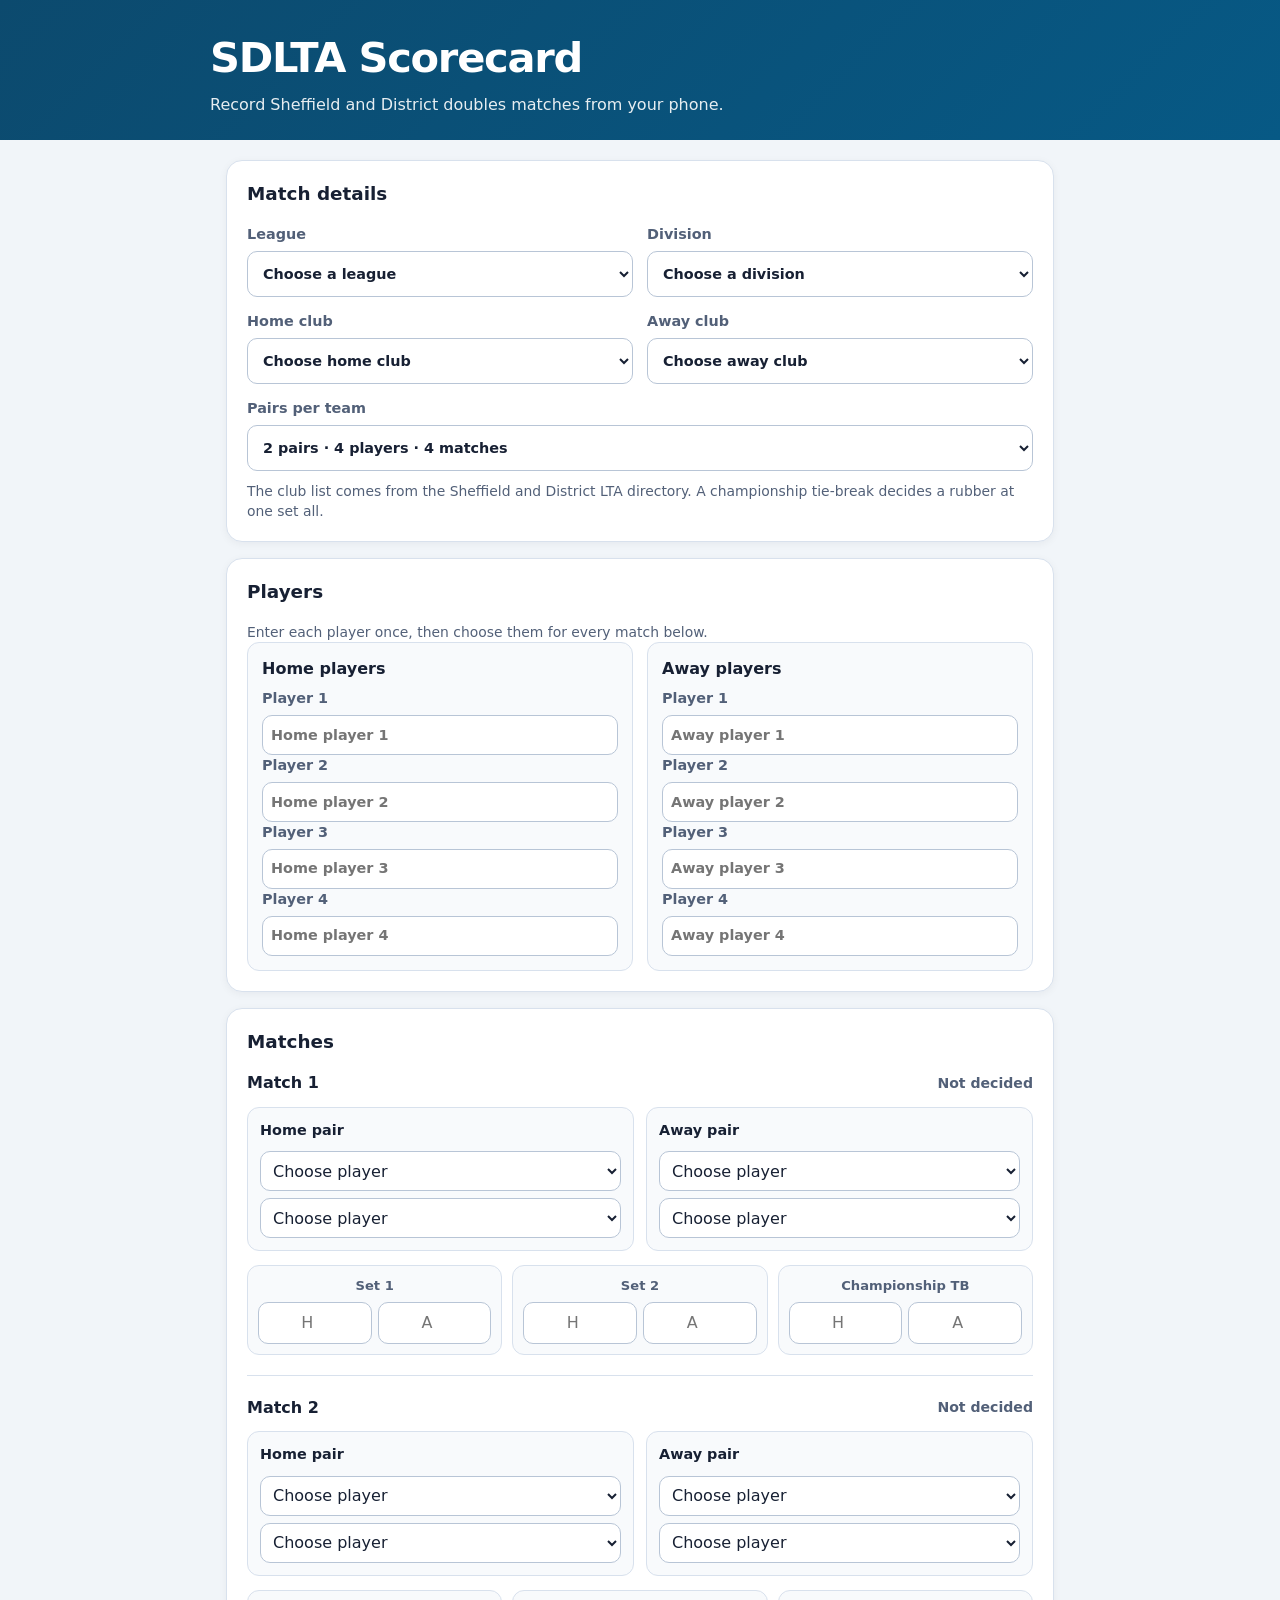
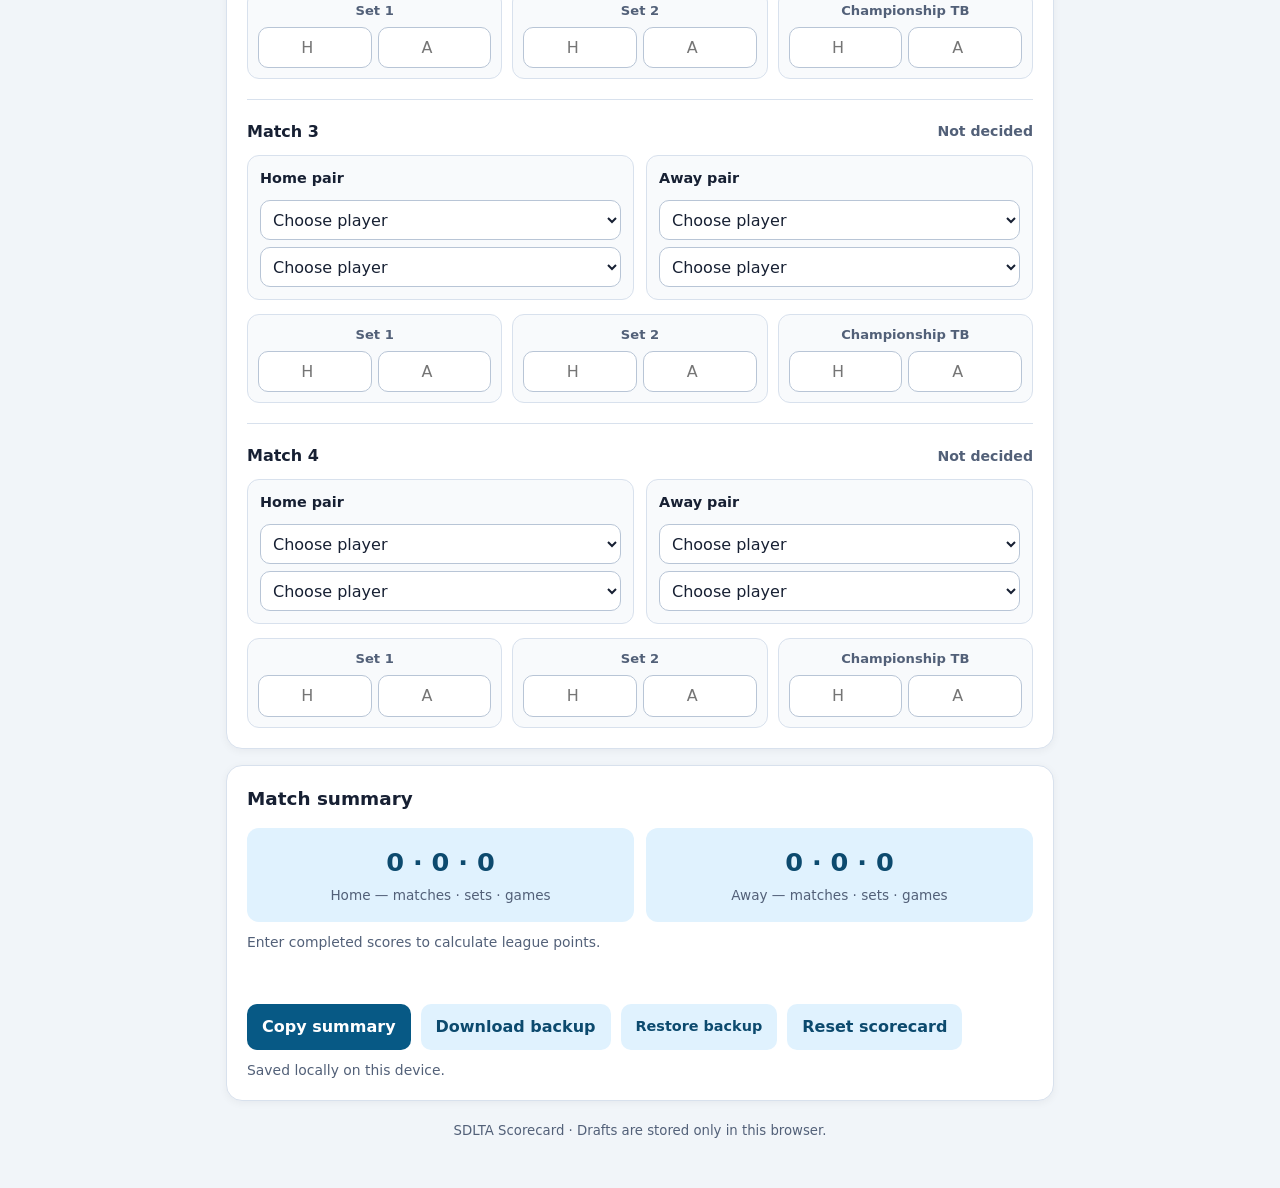
==== commit c828f877: "Add scorecard backup and restore" ====
--- a/index.html
+++ b/index.html
@@ -7,7 +7,7 @@
   <meta name="description" content="Mobile scorecard for Sheffield and District LTA matches.">
   <title>SDLTA Scorecard</title>
   <style>
-    :root{--blue:#075985;--dark:#0c4a6e;--ink:#172033;--muted:#526078;--line:#d8e1ed;--paper:#fff;--wash:#f1f5f9;--good:#047857;--bad:#b91c1c}*{box-sizing:border-box}body{margin:0;min-width:320px;background:var(--wash);color:var(--ink);font:16px/1.45 system-ui,-apple-system,BlinkMacSystemFont,"Segoe UI",sans-serif}header{padding:28px 20px 24px;background:linear-gradient(135deg,var(--dark),var(--blue));color:#fff}header>div,main{max-width:860px;margin:auto}h1{margin:0;font-size:clamp(1.85rem,5vw,2.6rem);letter-spacing:-.03em}header p{margin:5px 0 0;opacity:.9}main{padding:20px 16px 44px}.card{margin-bottom:16px;padding:20px;border:1px solid var(--line);border-radius:16px;background:var(--paper);box-shadow:0 2px 8px #0f172a0d}h2{margin:0 0 16px;font-size:1.15rem}.grid{display:grid;grid-template-columns:repeat(2,minmax(0,1fr));gap:14px}.full{grid-column:1/-1}label{display:block;font-size:.9rem;font-weight:650;color:var(--muted)}select,input,button{font:inherit}select,input{width:100%;min-height:46px;margin-top:6px;padding:11px;border:1px solid #b8c5d6;border-radius:10px;background:#fff;color:var(--ink)}select:focus,input:focus,button:focus-visible{outline:3px solid #7dd3fc;outline-offset:2px}.hint{margin:10px 0 0;font-size:.87rem;color:var(--muted)}.players{display:grid;grid-template-columns:repeat(2,minmax(0,1fr));gap:14px}.player-group{padding:14px;border:1px solid var(--line);border-radius:12px;background:#f8fafc}.player-group h3{margin:0 0 8px;font-size:1rem}.player-group input{min-height:40px;padding:8px}.match{padding:20px 0 0;margin-top:20px;border-top:1px solid var(--line)}.match:first-child{padding-top:0;margin-top:0;border-top:0}.match-title{display:flex;justify-content:space-between;gap:12px;align-items:center;margin:0 0 12px;font-size:1rem}.result{font-size:.88rem;font-weight:650;color:var(--muted);text-align:right}.players-in-match{display:grid;grid-template-columns:1fr 1fr;gap:12px}.pair{padding:12px;border:1px solid var(--line);border-radius:12px;background:#f8fafc}.pair strong{display:block;margin-bottom:4px;font-size:.9rem}.pair select{min-height:40px;margin-top:7px;padding:8px}.sets{display:grid;grid-template-columns:repeat(3,minmax(0,1fr));gap:10px;margin-top:14px}.set{padding:10px;border:1px solid var(--line);border-radius:12px;background:#f8fafc}.set strong{display:block;text-align:center;font-size:.82rem;color:var(--muted)}.set-fields{display:grid;grid-template-columns:1fr 1fr;gap:6px;margin-top:7px}.set input{min-height:40px;margin:0;padding:8px;text-align:center}.summary-grid{display:grid;grid-template-columns:1fr 1fr;gap:12px}.score-box{padding:16px;border-radius:12px;background:#e0f2fe;text-align:center}.score-box strong{display:block;font-size:1.6rem;color:var(--dark)}.score-box span{display:block;margin-top:5px;font-size:.85rem;color:var(--muted)}.status{min-height:1.35em;margin:12px 0 0;font-weight:650}.error{color:var(--bad)}.success{color:var(--good)}.actions{display:flex;flex-wrap:wrap;gap:10px;margin-top:18px}button{min-height:46px;padding:10px 15px;border:0;border-radius:10px;background:var(--blue);color:#fff;font-weight:700;cursor:pointer}button:hover{background:var(--dark)}button.secondary{background:#e0f2fe;color:var(--dark)}footer{padding:4px 0;text-align:center;font-size:.83rem;color:var(--muted)}@media(max-width:580px){.grid,.players,.players-in-match{grid-template-columns:1fr}.full{grid-column:auto}.sets{gap:7px}.card{padding:16px}.pair{padding:10px}}
+    :root{--blue:#075985;--dark:#0c4a6e;--ink:#172033;--muted:#526078;--line:#d8e1ed;--paper:#fff;--wash:#f1f5f9;--good:#047857;--bad:#b91c1c}*{box-sizing:border-box}body{margin:0;min-width:320px;background:var(--wash);color:var(--ink);font:16px/1.45 system-ui,-apple-system,BlinkMacSystemFont,"Segoe UI",sans-serif}header{padding:28px 20px 24px;background:linear-gradient(135deg,var(--dark),var(--blue));color:#fff}header>div,main{max-width:860px;margin:auto}h1{margin:0;font-size:clamp(1.85rem,5vw,2.6rem);letter-spacing:-.03em}header p{margin:5px 0 0;opacity:.9}main{padding:20px 16px 44px}.card{margin-bottom:16px;padding:20px;border:1px solid var(--line);border-radius:16px;background:var(--paper);box-shadow:0 2px 8px #0f172a0d}h2{margin:0 0 16px;font-size:1.15rem}.grid{display:grid;grid-template-columns:repeat(2,minmax(0,1fr));gap:14px}.full{grid-column:1/-1}label{display:block;font-size:.9rem;font-weight:650;color:var(--muted)}select,input,button{font:inherit}select,input{width:100%;min-height:46px;margin-top:6px;padding:11px;border:1px solid #b8c5d6;border-radius:10px;background:#fff;color:var(--ink)}select:focus,input:focus,button:focus-visible{outline:3px solid #7dd3fc;outline-offset:2px}.hint{margin:10px 0 0;font-size:.87rem;color:var(--muted)}.players{display:grid;grid-template-columns:repeat(2,minmax(0,1fr));gap:14px}.player-group{padding:14px;border:1px solid var(--line);border-radius:12px;background:#f8fafc}.player-group h3{margin:0 0 8px;font-size:1rem}.player-group input{min-height:40px;padding:8px}.match{padding:20px 0 0;margin-top:20px;border-top:1px solid var(--line)}.match:first-child{padding-top:0;margin-top:0;border-top:0}.match-title{display:flex;justify-content:space-between;gap:12px;align-items:center;margin:0 0 12px;font-size:1rem}.result{font-size:.88rem;font-weight:650;color:var(--muted);text-align:right}.players-in-match{display:grid;grid-template-columns:1fr 1fr;gap:12px}.pair{padding:12px;border:1px solid var(--line);border-radius:12px;background:#f8fafc}.pair strong{display:block;margin-bottom:4px;font-size:.9rem}.pair select{min-height:40px;margin-top:7px;padding:8px}.sets{display:grid;grid-template-columns:repeat(3,minmax(0,1fr));gap:10px;margin-top:14px}.set{padding:10px;border:1px solid var(--line);border-radius:12px;background:#f8fafc}.set strong{display:block;text-align:center;font-size:.82rem;color:var(--muted)}.set-fields{display:grid;grid-template-columns:1fr 1fr;gap:6px;margin-top:7px}.set input{min-height:40px;margin:0;padding:8px;text-align:center}.summary-grid{display:grid;grid-template-columns:1fr 1fr;gap:12px}.score-box{padding:16px;border-radius:12px;background:#e0f2fe;text-align:center}.score-box strong{display:block;font-size:1.6rem;color:var(--dark)}.score-box span{display:block;margin-top:5px;font-size:.85rem;color:var(--muted)}.status{min-height:1.35em;margin:12px 0 0;font-weight:650}.error{color:var(--bad)}.success{color:var(--good)}.file-button{display:inline-flex;align-items:center;min-height:46px;padding:10px 15px;border-radius:10px;background:#e0f2fe;color:var(--dark);font-weight:700;cursor:pointer}.file-button input{display:none}.actions{display:flex;flex-wrap:wrap;gap:10px;margin-top:18px}button{min-height:46px;padding:10px 15px;border:0;border-radius:10px;background:var(--blue);color:#fff;font-weight:700;cursor:pointer}button:hover{background:var(--dark)}button.secondary{background:#e0f2fe;color:var(--dark)}footer{padding:4px 0;text-align:center;font-size:.83rem;color:var(--muted)}@media(max-width:580px){.grid,.players,.players-in-match{grid-template-columns:1fr}.full{grid-column:auto}.sets{gap:7px}.card{padding:16px}.pair{padding:10px}}
   </style>
 </head>
 <body>
@@ -27,13 +27,13 @@
     <div class="score-box"><strong id="home-totals">0 · 0 · 0</strong><span id="home-label">Home — matches · sets · games</span></div>
     <div class="score-box"><strong id="away-totals">0 · 0 · 0</strong><span id="away-label">Away — matches · sets · games</span></div>
   </div><p class="hint" id="points">Enter completed scores to calculate league points.</p><p class="status error" id="status" role="alert"></p>
-  <div class="actions"><button type="button" id="copy">Copy summary</button><button type="button" class="secondary" id="reset">Reset scorecard</button><span class="status success" id="copy-status" role="status"></span></div></section>
+  <div class="actions"><button type="button" id="copy">Copy summary</button><button type="button" class="secondary" id="backup">Download backup</button><label class="file-button">Restore backup<input type="file" id="restore" accept="application/json"></label><button type="button" class="secondary" id="reset">Reset scorecard</button><span class="status success" id="copy-status" role="status"></span></div><p class="hint" id="save-status" role="status">Saved locally on this device.</p></section>
 </form><footer>SDLTA Scorecard · Drafts are stored only in this browser.</footer>
 </main>
 <script>
 const clubs=["Abbeydale","Bamford","Barnsley","Baslow","Beauchief","Bradfield","Brentwood","Buxton","Chesterfield","Doncaster","Dore & Totley","Ecclesall","Fulwood","Graves","Grove","Hallam Grange","Hallamshire","Mexborough","Millhouses","Ridgeway","Moorgate","Rustlings","St Andrews","Yorkshire Visually Impaired","Stocksbridge","Thorncliffe","Welbeck","Wheatley Hills","Wingerworth"];
 const schedule={2:[[0,1,0,1],[2,3,2,3],[2,3,0,1],[0,1,2,3]],3:[[0,1,0,1],[2,3,2,3],[4,5,4,5],[4,5,0,1],[0,1,2,3],[2,3,4,5],[2,3,0,1],[4,5,2,3],[0,1,4,5]]};
-const form=document.querySelector("#scorecard"), playerLists=document.querySelector("#player-lists"), matches=document.querySelector("#matches"), storageKey="sdlta-scorecard-v2";
+const form=document.querySelector("#scorecard"), playerLists=document.querySelector("#player-lists"), matches=document.querySelector("#matches"), storageKey="sdlta-scorecard-v3";
 document.querySelectorAll(".club").forEach(select=>clubs.forEach(club=>select.add(new Option(club,club))));
 const data=()=>Object.fromEntries(new FormData(form));
 const pairCount=()=>Number(form.elements.pairs.value);
@@ -47,9 +47,12 @@
 function renderMatches(){const old=data();matches.innerHTML=schedule[pairCount()].map((row,i)=>matchCard(i,row)).join("");Object.entries(old).forEach(([key,value])=>{const field=form.elements.namedItem(key);if(field)field.value=value;});update();}
 function value(index,kind,team){const field=form.elements['m'+index+'-'+kind+'-'+team];return {set:field.value!=="",number:Number(field.value)}}
 function matchScore(i){let homeSets=0,awaySets=0,homeGames=0,awayGames=0,invalid=false;for(const kind of ["set1","set2"]){const h=value(i,kind,"home"),a=value(i,kind,"away");if(!h.set&&!a.set)continue;if(!h.set||!a.set||h.number===a.number){invalid=true;continue}h.number>a.number?(homeSets++,homeGames+=h.number,awayGames+=a.number):(awaySets++,homeGames+=h.number,awayGames+=a.number)}const tH=value(i,"tie","home"),tA=value(i,"tie","away");if(tH.set||tA.set){if(!tH.set||!tA.set||tH.number===tA.number||homeSets!==1||awaySets!==1)invalid=true;else tH.number>tA.number?homeSets++:awaySets++;}const winner=homeSets===2?"home":awaySets===2?"away":null;return{homeSets,awaySets,homeGames,awayGames,winner,invalid};}
-function update(){let hm=0,am=0,hs=0,as=0,hg=0,ag=0,invalid=false,complete=true;for(let i=0;i<schedule[pairCount()].length;i++){const s=matchScore(i);hm+=s.winner==="home";am+=s.winner==="away";hs+=s.homeSets;as+=s.awaySets;hg+=s.homeGames;ag+=s.awayGames;invalid||=s.invalid;complete&&=Boolean(s.winner);const label=document.querySelector('[data-match="'+i+'"] .result');label.textContent=s.winner?(s.winner==="home"?"Home wins":"Away wins")+" ("+s.homeSets+"–"+s.awaySets+")":s.homeSets||s.awaySets?"In progress ("+s.homeSets+"–"+s.awaySets+")":"Not decided";}document.querySelector("#home-totals").textContent=hm+" · "+hs+" · "+hg;document.querySelector("#away-totals").textContent=am+" · "+as+" · "+ag;document.querySelector("#home-label").textContent=(form.elements.homeClub.value||"Home")+" — matches · sets · games";document.querySelector("#away-label").textContent=(form.elements.awayClub.value||"Away")+" — matches · sets · games";const same=form.elements.homeClub.value&&form.elements.homeClub.value===form.elements.awayClub.value;document.querySelector("#status").textContent=same?"Home and away clubs must be different.":invalid?"Complete both sides of every entered score. A championship tie-break is valid only after one set each.":"";let pointText="Enter completed scores to calculate league points.";if(complete&&!same&&!invalid){let winner=hm===am?(hs===as?(hg===ag?"draw":hg>ag?"home":"away"):hs>as?"home":"away"):hm>am?"home":"away";pointText=winner==="draw"?"Match drawn — 1 league point each.":(winner==="home"?form.elements.homeClub.value:form.elements.awayClub.value)+" wins — 2 league points."; }document.querySelector("#points").textContent=pointText;localStorage.setItem(storageKey,JSON.stringify(data()));}
+function saveDraft(){localStorage.setItem(storageKey,JSON.stringify(data()));document.querySelector("#save-status").textContent="Saved locally on this device.";}
+function update(){let hm=0,am=0,hs=0,as=0,hg=0,ag=0,invalid=false,complete=true;for(let i=0;i<schedule[pairCount()].length;i++){const s=matchScore(i);hm+=s.winner==="home";am+=s.winner==="away";hs+=s.homeSets;as+=s.awaySets;hg+=s.homeGames;ag+=s.awayGames;invalid||=s.invalid;complete&&=Boolean(s.winner);const label=document.querySelector('[data-match="'+i+'"] .result');label.textContent=s.winner?(s.winner==="home"?"Home wins":"Away wins")+" ("+s.homeSets+"–"+s.awaySets+")":s.homeSets||s.awaySets?"In progress ("+s.homeSets+"–"+s.awaySets+")":"Not decided";}document.querySelector("#home-totals").textContent=hm+" · "+hs+" · "+hg;document.querySelector("#away-totals").textContent=am+" · "+as+" · "+ag;document.querySelector("#home-label").textContent=(form.elements.homeClub.value||"Home")+" — matches · sets · games";document.querySelector("#away-label").textContent=(form.elements.awayClub.value||"Away")+" — matches · sets · games";const same=form.elements.homeClub.value&&form.elements.homeClub.value===form.elements.awayClub.value;document.querySelector("#status").textContent=same?"Home and away clubs must be different.":invalid?"Complete both sides of every entered score. A championship tie-break is valid only after one set each.":"";let pointText="Enter completed scores to calculate league points.";if(complete&&!same&&!invalid){let winner=hm===am?(hs===as?(hg===ag?"draw":hg>ag?"home":"away"):hs>as?"home":"away"):hm>am?"home":"away";pointText=winner==="draw"?"Match drawn — 1 league point each.":(winner==="home"?form.elements.homeClub.value:form.elements.awayClub.value)+" wins — 2 league points."; }document.querySelector("#points").textContent=pointText;saveDraft();}
 function refreshPlayerOptions(){document.querySelectorAll(".match select[data-team]").forEach(select=>{const selected=select.value;select.innerHTML=playerOptions(select.dataset.team,selected);});}
 form.addEventListener("input",event=>{if(event.target.name.startsWith("home-")||event.target.name.startsWith("away-"))refreshPlayerOptions();update();});form.addEventListener("change",event=>{if(event.target.id==="pairs"){renderPlayers();renderMatches();}else update();});
+document.querySelector("#backup").addEventListener("click",()=>{const backup={version:3,savedAt:new Date().toISOString(),data:data()};const file=new Blob([JSON.stringify(backup,null,2)],{type:"application/json"});const link=document.createElement("a");link.href=URL.createObjectURL(file);link.download="sdlta-scorecard-backup.json";link.click();URL.revokeObjectURL(link.href);document.querySelector("#copy-status").textContent="Backup downloaded.";});
+document.querySelector("#restore").addEventListener("change",async event=>{const file=event.target.files[0];if(!file)return;try{const backup=JSON.parse(await file.text());if(!backup.data||typeof backup.data!=="object")throw new Error("Invalid backup");form.reset();if(backup.data.pairs)form.elements.pairs.value=backup.data.pairs;renderPlayers();renderMatches();Object.entries(backup.data).forEach(([key,value])=>{const field=form.elements.namedItem(key);if(field)field.value=value;});update();document.querySelector("#copy-status").textContent="Backup restored.";}catch{document.querySelector("#status").textContent="That backup file could not be restored.";}event.target.value="";});
 document.querySelector("#reset").addEventListener("click",()=>{if(confirm("Reset all match details, players, and scores?")){localStorage.removeItem(storageKey);form.reset();renderPlayers();renderMatches();}});
 document.querySelector("#copy").addEventListener("click",async()=>{const d=data(),home=form.elements.homeClub.value||"Home",away=form.elements.awayClub.value||"Away";const totals=[document.querySelector("#home-totals").textContent,document.querySelector("#away-totals").textContent];const text=["SDLTA Scorecard",d.league||"League not selected",d.division||"Division not selected",home+" vs "+away,home+": "+totals[0]+" (matches · sets · games)",away+": "+totals[1]+" (matches · sets · games)",document.querySelector("#points").textContent].join("\n");try{await navigator.clipboard.writeText(text);document.querySelector("#copy-status").textContent="Copied."}catch{document.querySelector("#copy-status").textContent="Copy is not available in this browser."}});
 try{const saved=JSON.parse(localStorage.getItem(storageKey));if(saved)Object.entries(saved).forEach(([key,value])=>{const field=form.elements.namedItem(key);if(field)field.value=value;});}catch{}renderPlayers();renderMatches();
